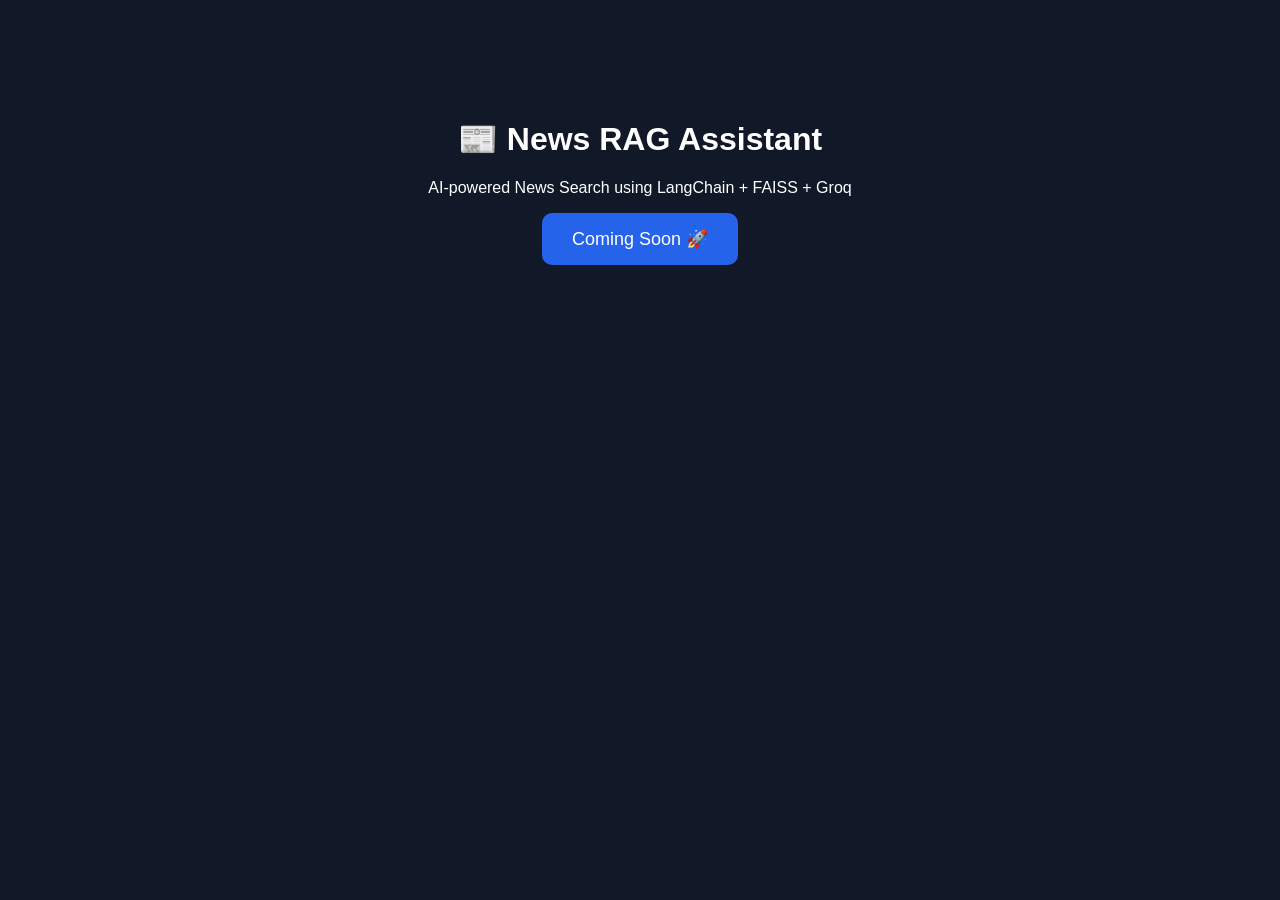
==== templates/index.html @ 36aee2f6 "Build FastAPI frontend with Jinja2 templates" ====
<!DOCTYPE html>

<html>

<head>

    <title>News RAG</title>

    <link
        rel="stylesheet"
        href="/static/css/style.css"
    >

</head>

<body>

    <div class="container">

        <h1>📰 News RAG Assistant</h1>

        <p>

            AI-powered News Search using
            LangChain + FAISS + Groq

        </p>

        <button>

            Coming Soon 🚀

        </button>

    </div>

</body>

</html>
---- static/css/style.css ----
body{

    margin:0;

    font-family:Arial;

    background:#111827;

    color:white;

}

.container{

    width:80%;

    margin:auto;

    margin-top:120px;

    text-align:center;

}

button{

    padding:15px 30px;

    border:none;

    border-radius:10px;

    background:#2563eb;

    color:white;

    cursor:pointer;

    font-size:18px;

}
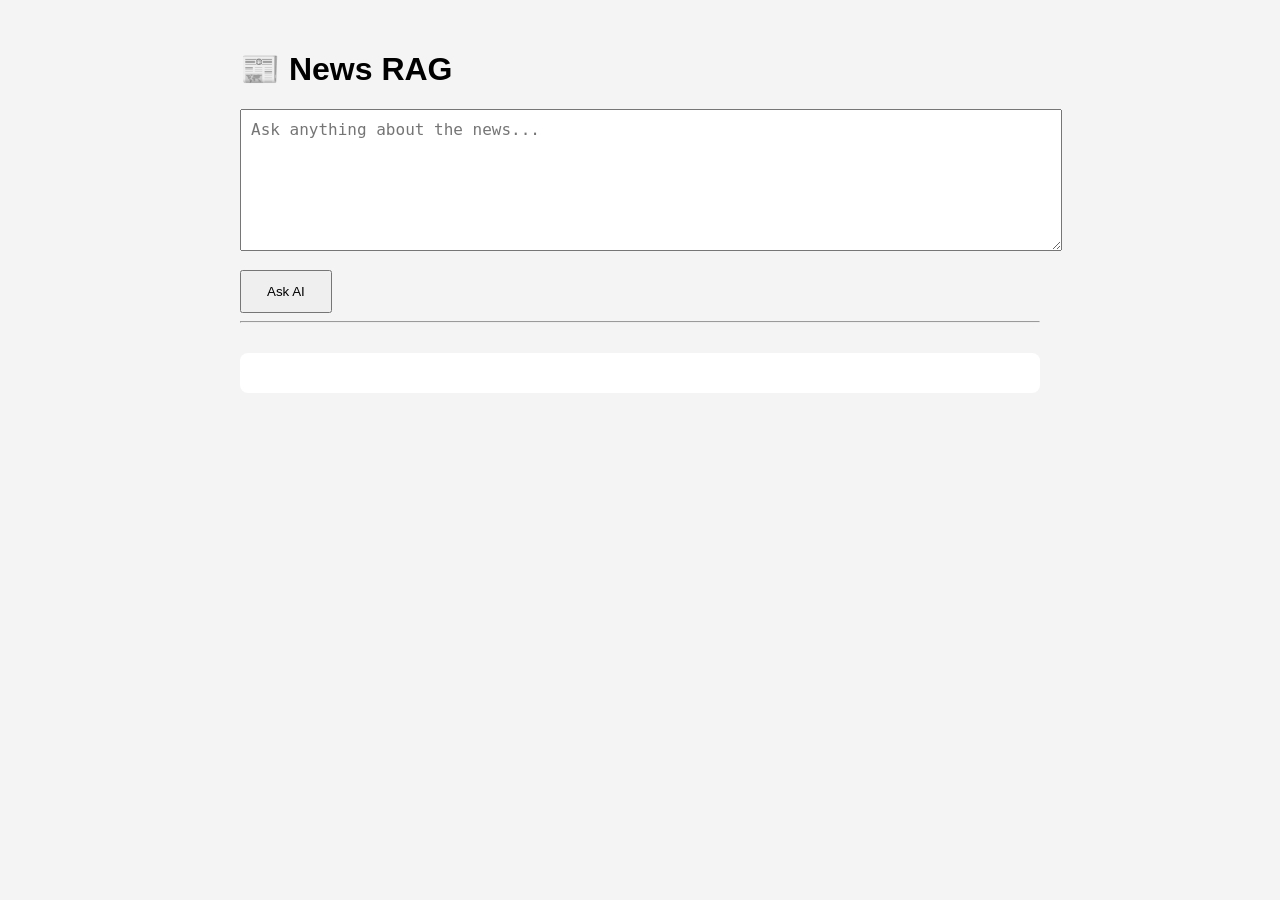
==== commit 6ceca2db: "Connect FastAPI frontend with News RAG backend" ====
--- a/templates/index.html
+++ b/templates/index.html
@@ -1,38 +1,35 @@
 <!DOCTYPE html>
-
-<html>
+<html lang="en">
 
 <head>
-
+    <meta charset="UTF-8">
     <title>News RAG</title>
 
-    <link
-        rel="stylesheet"
-        href="/static/css/style.css"
-    >
-
+    <link rel="stylesheet" href="/static/css/style.css">
 </head>
 
 <body>
 
     <div class="container">
 
-        <h1>📰 News RAG Assistant</h1>
+        <h1>📰 News RAG</h1>
 
-        <p>
+        <textarea
+            id="question"
+            placeholder="Ask anything about the news..."
+        ></textarea>
 
-            AI-powered News Search using
-            LangChain + FAISS + Groq
-
-        </p>
-
-        <button>
-
-            Coming Soon 🚀
-
+        <button id="askBtn">
+            Ask AI
         </button>
 
+        <hr>
+
+        <div id="answer"></div>
+
     </div>
+
+    <script src="/static/js/app.js"></script>
 
 </body>
 
--- a/static/css/style.css
+++ b/static/css/style.css
@@ -1,41 +1,51 @@
 body{
-
-    margin:0;
 
     font-family:Arial;
 
-    background:#111827;
-
-    color:white;
+    background:#f4f4f4;
 
 }
 
 .container{
 
-    width:80%;
+    width:800px;
 
     margin:auto;
 
-    margin-top:120px;
+    margin-top:50px;
 
-    text-align:center;
+}
+
+textarea{
+
+    width:100%;
+
+    height:120px;
+
+    padding:10px;
+
+    font-size:16px;
 
 }
 
 button{
 
-    padding:15px 30px;
+    margin-top:15px;
 
-    border:none;
-
-    border-radius:10px;
-
-    background:#2563eb;
-
-    color:white;
+    padding:12px 25px;
 
     cursor:pointer;
 
-    font-size:18px;
+}
 
-}
+#answer{
+
+    margin-top:30px;
+
+    background:white;
+
+    padding:20px;
+
+    border-radius:8px;
+
+}
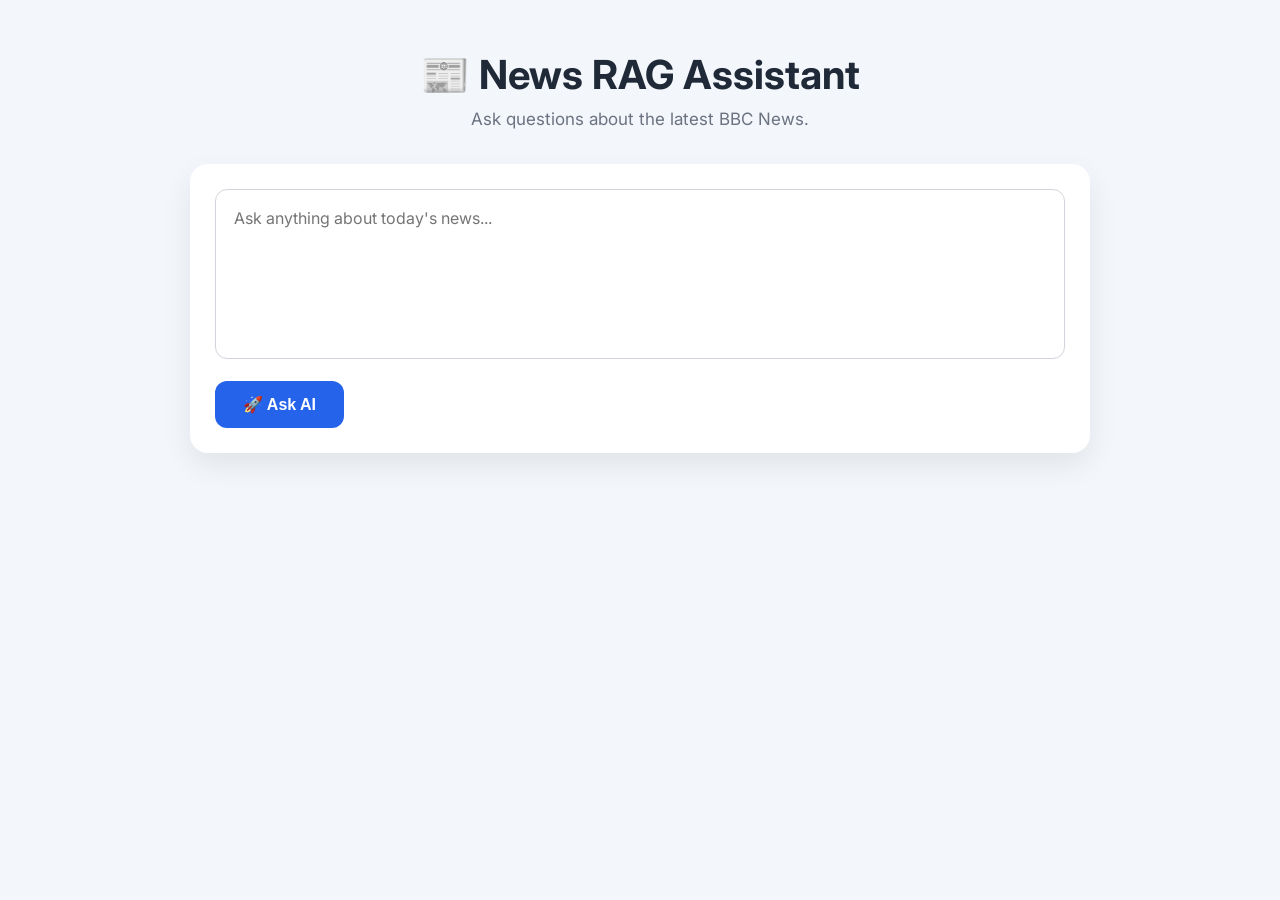
==== commit 472c8d09: "Commit 21: Improve frontend UI with loading and source cards" ====
--- a/templates/index.html
+++ b/templates/index.html
@@ -2,34 +2,69 @@
 <html lang="en">
 
 <head>
+
     <meta charset="UTF-8">
+
+    <meta name="viewport" content="width=device-width, initial-scale=1.0">
+
     <title>News RAG</title>
 
     <link rel="stylesheet" href="/static/css/style.css">
+
 </head>
 
 <body>
 
-    <div class="container">
+<div class="container">
 
-        <h1>📰 News RAG</h1>
+    <div class="header">
+
+        <h1>📰 News RAG Assistant</h1>
+
+        <p>Ask questions about the latest BBC News.</p>
+
+    </div>
+
+    <div class="card">
 
         <textarea
             id="question"
-            placeholder="Ask anything about the news..."
+            placeholder="Ask anything about today's news..."
         ></textarea>
 
         <button id="askBtn">
-            Ask AI
+
+            🚀 Ask AI
+
         </button>
 
-        <hr>
+    </div>
+
+    <div id="loading" style="display:none;">
+
+        Thinking...
+
+    </div>
+
+    <div id="answer-card">
+
+        <h2>🤖 Answer</h2>
 
         <div id="answer"></div>
 
     </div>
 
-    <script src="/static/js/app.js"></script>
+    <div id="sources-card">
+
+        <h2>📚 Sources</h2>
+
+        <div id="sources"></div>
+
+    </div>
+
+</div>
+
+<script src="/static/js/app.js"></script>
 
 </body>
 
--- a/static/css/style.css
+++ b/static/css/style.css
@@ -1,51 +1,373 @@
+/* ===========================
+   Google Font
+=========================== */
+
+@import url('https://fonts.googleapis.com/css2?family=Inter:wght@400;500;600;700&display=swap');
+
+/* ===========================
+   Global
+=========================== */
+
+*{
+    margin:0;
+    padding:0;
+    box-sizing:border-box;
+}
+
 body{
 
-    font-family:Arial;
-
-    background:#f4f4f4;
-
-}
+    font-family:'Inter',sans-serif;
+
+    background:#f3f6fb;
+
+    color:#1f2937;
+
+    min-height:100vh;
+
+    display:flex;
+
+    justify-content:center;
+
+    padding:50px 20px;
+
+}
+
+/* ===========================
+   Main Container
+=========================== */
 
 .container{
 
-    width:800px;
-
-    margin:auto;
-
-    margin-top:50px;
-
-}
+    width:100%;
+
+    max-width:900px;
+
+}
+
+/* ===========================
+   Header
+=========================== */
+
+.header{
+
+    text-align:center;
+
+    margin-bottom:35px;
+
+}
+
+.header h1{
+
+    font-size:40px;
+
+    font-weight:700;
+
+    margin-bottom:10px;
+
+}
+
+.header p{
+
+    color:#6b7280;
+
+    font-size:17px;
+
+}
+
+/* ===========================
+   Card
+=========================== */
+
+.card{
+
+    background:white;
+
+    border-radius:18px;
+
+    padding:25px;
+
+    box-shadow:0 12px 30px rgba(0,0,0,.08);
+
+    margin-bottom:25px;
+
+}
+
+/* ===========================
+   Textarea
+=========================== */
 
 textarea{
 
     width:100%;
 
-    height:120px;
-
-    padding:10px;
+    height:170px;
+
+    resize:none;
+
+    border:1px solid #d1d5db;
+
+    border-radius:12px;
+
+    padding:18px;
 
     font-size:16px;
 
-}
+    font-family:inherit;
+
+    outline:none;
+
+    transition:.25s;
+
+}
+
+textarea:focus{
+
+    border-color:#2563eb;
+
+    box-shadow:0 0 0 4px rgba(37,99,235,.15);
+
+}
+
+/* ===========================
+   Button
+=========================== */
 
 button{
 
+    margin-top:18px;
+
+    background:#2563eb;
+
+    color:white;
+
+    border:none;
+
+    border-radius:12px;
+
+    padding:14px 28px;
+
+    font-size:16px;
+
+    font-weight:600;
+
+    cursor:pointer;
+
+    transition:.25s;
+
+}
+
+button:hover{
+
+    background:#1d4ed8;
+
+}
+
+button:disabled{
+
+    background:#94a3b8;
+
+    cursor:not-allowed;
+
+}
+
+/* ===========================
+   Loading
+=========================== */
+
+#loading{
+
+    display:none;
+
+    margin-top:25px;
+
+    text-align:center;
+
+    color:#2563eb;
+
+    font-size:18px;
+
+    font-weight:600;
+
+}
+
+/* ===========================
+   Answer Card
+=========================== */
+
+#answer-card{
+
+    display:none;
+
+}
+
+#answer{
+
     margin-top:15px;
 
-    padding:12px 25px;
-
-    cursor:pointer;
+    line-height:1.8;
+
+    white-space:pre-wrap;
+
+    font-size:16px;
+
+}
+
+/* ===========================
+   Sources
+=========================== */
+
+#sources-card{
+
+    display:none;
+
+}
+
+#sources{
+
+    margin-top:18px;
+
+}
+
+.source{
+
+    background:#f8fafc;
+
+    border-left:5px solid #2563eb;
+
+    border-radius:10px;
+
+    padding:15px;
+
+    margin-bottom:15px;
+
+}
+
+.source h4{
+
+    font-size:16px;
+
+    margin-bottom:8px;
+
+}
+
+.source a{
+
+    color:#2563eb;
+
+    text-decoration:none;
+
+    word-break:break-word;
+
+}
+
+.source a:hover{
+
+    text-decoration:underline;
+
+}
+
+/* ===========================
+   Error
+=========================== */
+
+.error{
+
+    background:#fee2e2;
+
+    color:#b91c1c;
+
+    padding:16px;
+
+    border-radius:10px;
+
+    margin-top:20px;
+
+}
+
+/* ===========================
+   Responsive
+=========================== */
+
+@media(max-width:768px){
+
+    body{
+
+        padding:25px 15px;
+
+    }
+
+    .header h1{
+
+        font-size:32px;
+
+    }
+
+    textarea{
+
+        height:150px;
+
+    }
+
+}
+
+/* ---------------- Answer ---------------- */
+
+#loading{
+    display:none;
+    margin-top:20px;
+    color:#2563eb;
+    font-weight:600;
+}
+
+#answer-card,
+#sources-card{
+
+    margin-top:25px;
+
+    display:none;
+
+    background:white;
+
+    border-radius:16px;
+
+    padding:20px;
+
+    box-shadow:0 10px 30px rgba(0,0,0,.08);
 
 }
 
 #answer{
 
-    margin-top:30px;
-
-    background:white;
-
-    padding:20px;
-
-    border-radius:8px;
+    white-space:pre-wrap;
+
+    line-height:1.8;
+
+    color:#333;
+
+}
+
+.source{
+
+    margin-top:15px;
+
+    padding:15px;
+
+    border-radius:10px;
+
+    background:#f8fafc;
+
+}
+
+.source a{
+
+    color:#2563eb;
+
+    text-decoration:none;
+
+}
+
+.source a:hover{
+
+    text-decoration:underline;
 
 }
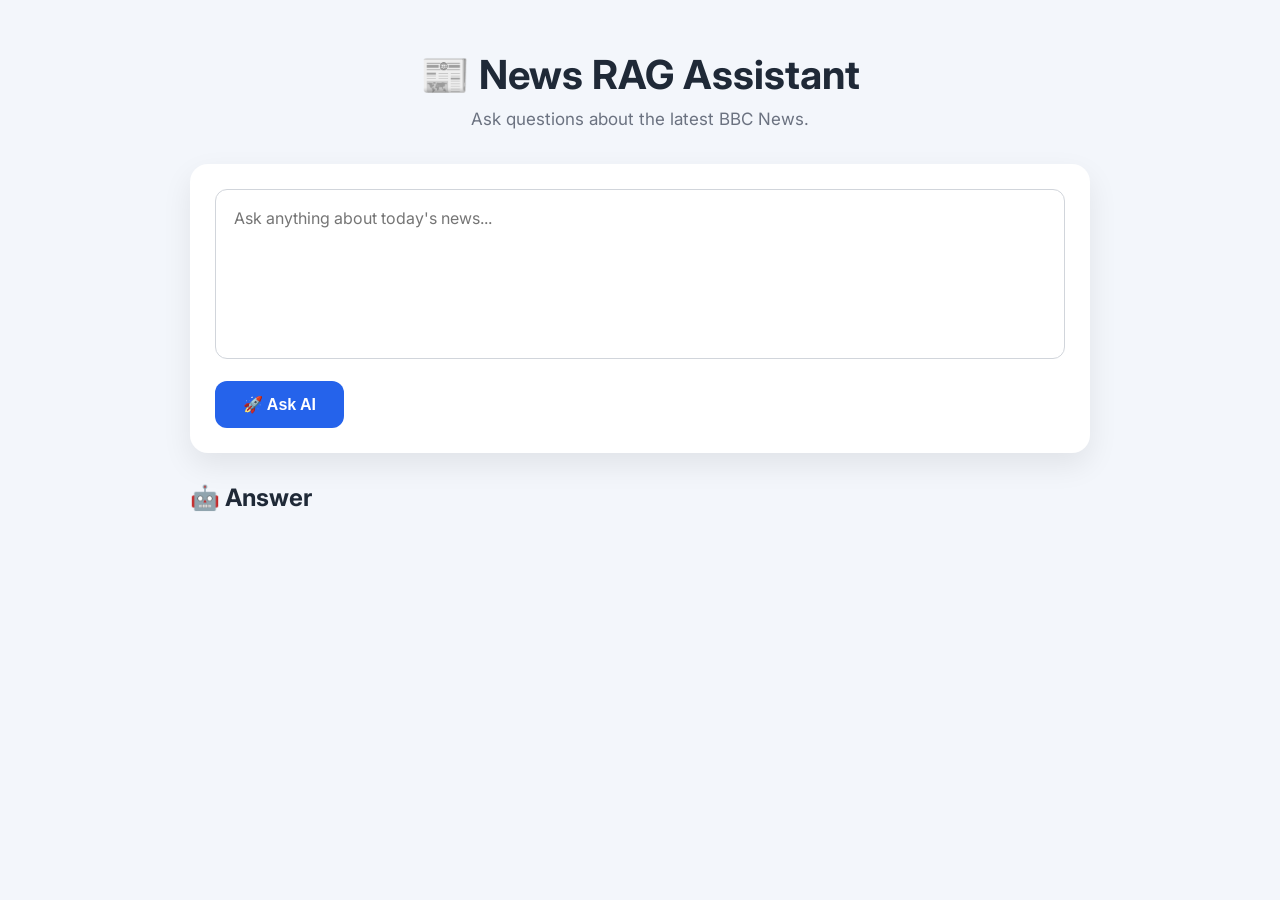
==== commit 86bd6599: "Implement ChatGPT-style chat interface for News RAG" ====
--- a/templates/index.html
+++ b/templates/index.html
@@ -7,7 +7,7 @@
 
     <meta name="viewport" content="width=device-width, initial-scale=1.0">
 
-    <title>News RAG</title>
+    <title>News RAG Assistant</title>
 
     <link rel="stylesheet" href="/static/css/style.css">
 
@@ -15,56 +15,61 @@
 
 <body>
 
-<div class="container">
+    <div class="container">
 
-    <div class="header">
+        <div class="header">
 
-        <h1>📰 News RAG Assistant</h1>
+            <h1>📰 News RAG Assistant</h1>
 
-        <p>Ask questions about the latest BBC News.</p>
+            <p>Ask questions about the latest BBC News.</p>
+
+        </div>
+
+        <div class="card">
+
+            <textarea
+                id="question"
+                placeholder="Ask anything about today's news..."
+            ></textarea>
+
+            <button id="askBtn">
+                🚀 Ask AI
+            </button>
+
+        </div>
+
+        <!-- Loading -->
+        <div id="loading" class="hidden">
+
+            <div class="spinner"></div>
+
+            <p>Thinking...</p>
+
+        </div>
+
+        <!-- Answer -->
+        <div id="chat-history">
+
+        </div>
+
+            <h2>🤖 Answer</h2>
+
+            <div id="answer"></div>
+
+        </div>
+
+        <!-- Sources -->
+        <div id="sources-card">
+
+            <h2>📚 Sources</h2>
+
+            <div id="sources"></div>
+
+        </div>
 
     </div>
 
-    <div class="card">
-
-        <textarea
-            id="question"
-            placeholder="Ask anything about today's news..."
-        ></textarea>
-
-        <button id="askBtn">
-
-            🚀 Ask AI
-
-        </button>
-
-    </div>
-
-    <div id="loading" style="display:none;">
-
-        Thinking...
-
-    </div>
-
-    <div id="answer-card">
-
-        <h2>🤖 Answer</h2>
-
-        <div id="answer"></div>
-
-    </div>
-
-    <div id="sources-card">
-
-        <h2>📚 Sources</h2>
-
-        <div id="sources"></div>
-
-    </div>
-
-</div>
-
-<script src="/static/js/app.js"></script>
+    <script src="/static/js/app.js"></script>
 
 </body>
 
--- a/static/css/style.css
+++ b/static/css/style.css
@@ -32,10 +32,6 @@
 
 }
 
-/* ===========================
-   Main Container
-=========================== */
-
 .container{
 
     width:100%;
@@ -80,7 +76,7 @@
 
 .card{
 
-    background:white;
+    background:#fff;
 
     border-radius:18px;
 
@@ -174,187 +170,318 @@
    Loading
 =========================== */
 
+.hidden{
+
+    display:none !important;
+
+}
+
 #loading{
 
-    display:none;
-
-    margin-top:25px;
-
-    text-align:center;
+    display:flex;
+
+    flex-direction:column;
+
+    align-items:center;
+
+    justify-content:center;
+
+    margin:30px 0;
 
     color:#2563eb;
 
-    font-size:18px;
-
     font-weight:600;
 
 }
 
+/* Spinner */
+
+.spinner{
+
+    width:48px;
+
+    height:48px;
+
+    border:5px solid #dbeafe;
+
+    border-top:5px solid #2563eb;
+
+    border-radius:50%;
+
+    animation:spin 1s linear infinite;
+
+    margin-bottom:15px;
+
+}
+
+@keyframes spin{
+
+    from{
+
+        transform:rotate(0deg);
+
+    }
+
+    to{
+
+        transform:rotate(360deg);
+
+    }
+
+}
+
 /* ===========================
    Answer Card
 =========================== */
-
-#answer-card{
-
-    display:none;
-
-}
-
-#answer{
-
-    margin-top:15px;
-
-    line-height:1.8;
-
-    white-space:pre-wrap;
-
-    font-size:16px;
-
-}
-
-/* ===========================
-   Sources
-=========================== */
-
-#sources-card{
-
-    display:none;
-
-}
-
-#sources{
-
-    margin-top:18px;
-
-}
-
-.source{
-
-    background:#f8fafc;
-
-    border-left:5px solid #2563eb;
-
-    border-radius:10px;
-
-    padding:15px;
-
-    margin-bottom:15px;
-
-}
-
-.source h4{
-
-    font-size:16px;
-
-    margin-bottom:8px;
-
-}
-
-.source a{
-
-    color:#2563eb;
-
-    text-decoration:none;
-
-    word-break:break-word;
-
-}
-
-.source a:hover{
-
-    text-decoration:underline;
-
-}
-
-/* ===========================
-   Error
-=========================== */
-
-.error{
-
-    background:#fee2e2;
-
-    color:#b91c1c;
-
-    padding:16px;
-
-    border-radius:10px;
-
-    margin-top:20px;
-
-}
-
-/* ===========================
-   Responsive
-=========================== */
-
-@media(max-width:768px){
-
-    body{
-
-        padding:25px 15px;
-
-    }
-
-    .header h1{
-
-        font-size:32px;
-
-    }
-
-    textarea{
-
-        height:150px;
-
-    }
-
-}
-
-/* ---------------- Answer ---------------- */
-
-#loading{
-    display:none;
-    margin-top:20px;
-    color:#2563eb;
-    font-weight:600;
-}
 
 #answer-card,
 #sources-card{
 
+    display:none;
+
+    background:#fff;
+
+    border-radius:18px;
+
+    padding:22px;
+
     margin-top:25px;
 
-    display:none;
+    box-shadow:0 12px 30px rgba(0,0,0,.08);
+
+}
+
+#answer{
+
+    margin-top:15px;
+
+    line-height:1.8;
+
+    white-space:pre-wrap;
+
+    font-size:16px;
+
+}
+
+/* ===========================
+   Sources
+=========================== */
+
+#sources{
+
+    margin-top:18px;
+
+}
+
+.source{
+
+    background:#f8fafc;
+
+    border-left:5px solid #2563eb;
+
+    border-radius:10px;
+
+    padding:15px;
+
+    margin-bottom:15px;
+
+}
+
+.source h4{
+
+    margin-bottom:8px;
+
+    font-size:16px;
+
+}
+
+.source a{
+
+    color:#2563eb;
+
+    text-decoration:none;
+
+    word-break:break-word;
+
+}
+
+.source a:hover{
+
+    text-decoration:underline;
+
+}
+
+/* ===========================
+   Error
+=========================== */
+
+.error{
+
+    background:#fee2e2;
+
+    color:#b91c1c;
+
+    padding:16px;
+
+    border-radius:10px;
+
+    margin-top:20px;
+
+}
+
+/* ===========================
+   Responsive
+=========================== */
+
+@media(max-width:768px){
+
+    body{
+
+        padding:20px;
+
+    }
+
+    .header h1{
+
+        font-size:30px;
+
+    }
+
+    textarea{
+
+        height:150px;
+
+    }
+
+}
+
+/* =====================================================
+   Chat History
+===================================================== */
+
+#chat-history{
+
+    margin-top:30px;
+
+    display:flex;
+
+    flex-direction:column;
+
+    gap:20px;
+
+}
+
+/* ===========================
+   Message Card
+=========================== */
+
+.message{
+
+    border-radius:16px;
+
+    padding:20px;
+
+    box-shadow:0 8px 20px rgba(0,0,0,.08);
+
+    animation:fadeIn .35s ease;
+
+}
+
+/* ===========================
+   User Message
+=========================== */
+
+.user-message{
+
+    background:#2563eb;
+
+    color:white;
+
+    align-self:flex-end;
+
+    width:80%;
+
+}
+
+/* ===========================
+   AI Message
+=========================== */
+
+.ai-message{
 
     background:white;
 
-    border-radius:16px;
-
-    padding:20px;
-
-    box-shadow:0 10px 30px rgba(0,0,0,.08);
-
-}
-
-#answer{
+    color:#1f2937;
+
+    align-self:flex-start;
+
+    width:100%;
+
+}
+
+/* ===========================
+   Message Header
+=========================== */
+
+.message-header{
+
+    font-weight:700;
+
+    margin-bottom:12px;
+
+    font-size:17px;
+
+}
+
+/* ===========================
+   Message Body
+=========================== */
+
+.message-body{
+
+    line-height:1.8;
 
     white-space:pre-wrap;
 
-    line-height:1.8;
-
-    color:#333;
-
-}
+}
+
+/* ===========================
+   Sources Section
+=========================== */
+
+.sources{
+
+    margin-top:20px;
+
+    border-top:1px solid #e5e7eb;
+
+    padding-top:15px;
+
+}
+
+.sources h4{
+
+    margin-bottom:15px;
+
+    color:#2563eb;
+
+}
+
+/* ===========================
+   Source Card
+=========================== */
 
 .source{
 
-    margin-top:15px;
-
-    padding:15px;
+    background:#f8fafc;
+
+    border-left:4px solid #2563eb;
 
     border-radius:10px;
 
-    background:#f8fafc;
+    padding:12px;
+
+    margin-bottom:12px;
 
 }
 
@@ -364,10 +491,36 @@
 
     text-decoration:none;
 
+    word-break:break-word;
+
 }
 
 .source a:hover{
 
     text-decoration:underline;
 
+}
+
+/* ===========================
+   Animation
+=========================== */
+
+@keyframes fadeIn{
+
+    from{
+
+        opacity:0;
+
+        transform:translateY(15px);
+
+    }
+
+    to{
+
+        opacity:1;
+
+        transform:translateY(0);
+
+    }
+
 }
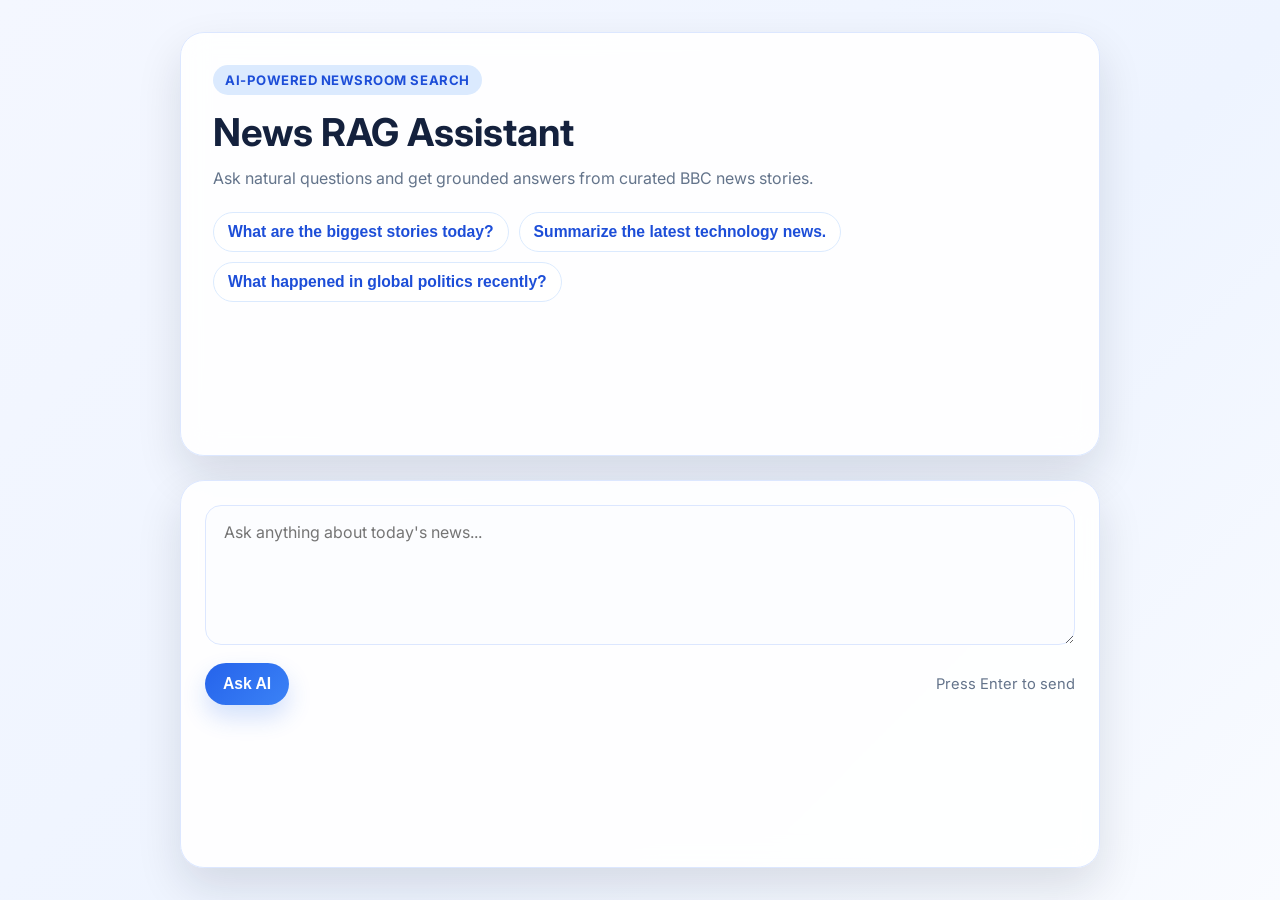
==== commit f2ac78c2: "feat: redesign frontend for news rag" ====
--- a/templates/index.html
+++ b/templates/index.html
@@ -1,76 +1,43 @@
 <!DOCTYPE html>
 <html lang="en">
+<head>
+    <meta charset="UTF-8">
+    <meta name="viewport" content="width=device-width, initial-scale=1.0">
+    <title>News RAG Assistant</title>
+    <link rel="stylesheet" href="/static/css/style.css">
+</head>
+<body>
+    <div class="shell">
+        <section class="hero">
+            <span class="eyebrow">AI-powered newsroom search</span>
+            <h1>News RAG Assistant</h1>
+            <p>Ask natural questions and get grounded answers from curated BBC news stories.</p>
 
-<head>
+            <div class="suggestions" aria-label="Suggested prompts">
+                <button class="chip" type="button" data-question="What are the biggest stories today?">What are the biggest stories today?</button>
+                <button class="chip" type="button" data-question="Summarize the latest technology news.">Summarize the latest technology news.</button>
+                <button class="chip" type="button" data-question="What happened in global politics recently?">What happened in global politics recently?</button>
+            </div>
+        </section>
 
-    <meta charset="UTF-8">
+        <section class="panel">
+            <label class="sr-only" for="question">Ask a question about the news</label>
+            <textarea id="question" placeholder="Ask anything about today's news..."></textarea>
 
-    <meta name="viewport" content="width=device-width, initial-scale=1.0">
+            <div class="actions">
+                <button id="askBtn" type="button">Ask AI</button>
+                <span class="hint">Press Enter to send</span>
+            </div>
 
-    <title>News RAG Assistant</title>
+            <div id="loading" class="hidden" aria-live="polite">
+                <div class="spinner"></div>
+                <p>Thinking...</p>
+            </div>
 
-    <link rel="stylesheet" href="/static/css/style.css">
-
-</head>
-
-<body>
-
-    <div class="container">
-
-        <div class="header">
-
-            <h1>📰 News RAG Assistant</h1>
-
-            <p>Ask questions about the latest BBC News.</p>
-
-        </div>
-
-        <div class="card">
-
-            <textarea
-                id="question"
-                placeholder="Ask anything about today's news..."
-            ></textarea>
-
-            <button id="askBtn">
-                🚀 Ask AI
-            </button>
-
-        </div>
-
-        <!-- Loading -->
-        <div id="loading" class="hidden">
-
-            <div class="spinner"></div>
-
-            <p>Thinking...</p>
-
-        </div>
-
-        <!-- Answer -->
-        <div id="chat-history">
-
-        </div>
-
-            <h2>🤖 Answer</h2>
-
-            <div id="answer"></div>
-
-        </div>
-
-        <!-- Sources -->
-        <div id="sources-card">
-
-            <h2>📚 Sources</h2>
-
-            <div id="sources"></div>
-
-        </div>
-
+            <div id="chat-history" aria-live="polite"></div>
+        </section>
     </div>
 
     <script src="/static/js/app.js"></script>
-
 </body>
-
 </html>
--- a/static/css/style.css
+++ b/static/css/style.css
@@ -1,503 +1,302 @@
-/* ===========================
-   Google Font
-=========================== */
-
 @import url('https://fonts.googleapis.com/css2?family=Inter:wght@400;500;600;700&display=swap');
 
-/* ===========================
-   Global
-=========================== */
-
-*{
-    margin:0;
-    padding:0;
-    box-sizing:border-box;
-}
-
-body{
-
-    font-family:'Inter',sans-serif;
-
-    background:#f3f6fb;
-
-    color:#1f2937;
-
-    min-height:100vh;
-
-    display:flex;
-
-    justify-content:center;
-
-    padding:50px 20px;
-
-}
-
-.container{
-
-    width:100%;
-
-    max-width:900px;
-
-}
-
-/* ===========================
-   Header
-=========================== */
-
-.header{
-
-    text-align:center;
-
-    margin-bottom:35px;
-
-}
-
-.header h1{
-
-    font-size:40px;
-
-    font-weight:700;
-
-    margin-bottom:10px;
-
-}
-
-.header p{
-
-    color:#6b7280;
-
-    font-size:17px;
-
-}
-
-/* ===========================
-   Card
-=========================== */
-
-.card{
-
-    background:#fff;
-
-    border-radius:18px;
-
-    padding:25px;
-
-    box-shadow:0 12px 30px rgba(0,0,0,.08);
-
-    margin-bottom:25px;
-
-}
-
-/* ===========================
-   Textarea
-=========================== */
-
-textarea{
-
-    width:100%;
-
-    height:170px;
-
-    resize:none;
-
-    border:1px solid #d1d5db;
-
-    border-radius:12px;
-
-    padding:18px;
-
-    font-size:16px;
-
-    font-family:inherit;
-
-    outline:none;
-
-    transition:.25s;
-
-}
-
-textarea:focus{
-
-    border-color:#2563eb;
-
-    box-shadow:0 0 0 4px rgba(37,99,235,.15);
-
-}
-
-/* ===========================
-   Button
-=========================== */
-
-button{
-
-    margin-top:18px;
-
-    background:#2563eb;
-
-    color:white;
-
-    border:none;
-
-    border-radius:12px;
-
-    padding:14px 28px;
-
-    font-size:16px;
-
-    font-weight:600;
-
-    cursor:pointer;
-
-    transition:.25s;
-
-}
-
-button:hover{
-
-    background:#1d4ed8;
-
-}
-
-button:disabled{
-
-    background:#94a3b8;
-
-    cursor:not-allowed;
-
-}
-
-/* ===========================
-   Loading
-=========================== */
-
-.hidden{
-
-    display:none !important;
-
-}
-
-#loading{
-
-    display:flex;
-
-    flex-direction:column;
-
-    align-items:center;
-
-    justify-content:center;
-
-    margin:30px 0;
-
-    color:#2563eb;
-
-    font-weight:600;
-
-}
-
-/* Spinner */
-
-.spinner{
-
-    width:48px;
-
-    height:48px;
-
-    border:5px solid #dbeafe;
-
-    border-top:5px solid #2563eb;
-
-    border-radius:50%;
-
-    animation:spin 1s linear infinite;
-
-    margin-bottom:15px;
-
-}
-
-@keyframes spin{
-
-    from{
-
-        transform:rotate(0deg);
-
-    }
-
-    to{
-
-        transform:rotate(360deg);
-
-    }
-
-}
-
-/* ===========================
-   Answer Card
-=========================== */
-
-#answer-card,
-#sources-card{
-
-    display:none;
-
-    background:#fff;
-
-    border-radius:18px;
-
-    padding:22px;
-
-    margin-top:25px;
-
-    box-shadow:0 12px 30px rgba(0,0,0,.08);
-
-}
-
-#answer{
-
-    margin-top:15px;
-
-    line-height:1.8;
-
-    white-space:pre-wrap;
-
-    font-size:16px;
-
-}
-
-/* ===========================
-   Sources
-=========================== */
-
-#sources{
-
-    margin-top:18px;
-
-}
-
-.source{
-
-    background:#f8fafc;
-
-    border-left:5px solid #2563eb;
-
-    border-radius:10px;
-
-    padding:15px;
-
-    margin-bottom:15px;
-
-}
-
-.source h4{
-
-    margin-bottom:8px;
-
-    font-size:16px;
-
-}
-
-.source a{
-
-    color:#2563eb;
-
-    text-decoration:none;
-
-    word-break:break-word;
-
-}
-
-.source a:hover{
-
-    text-decoration:underline;
-
-}
-
-/* ===========================
-   Error
-=========================== */
-
-.error{
-
-    background:#fee2e2;
-
-    color:#b91c1c;
-
-    padding:16px;
-
-    border-radius:10px;
-
-    margin-top:20px;
-
-}
-
-/* ===========================
-   Responsive
-=========================== */
-
-@media(max-width:768px){
-
-    body{
-
-        padding:20px;
-
-    }
-
-    .header h1{
-
-        font-size:30px;
-
-    }
-
-    textarea{
-
-        height:150px;
-
-    }
-
-}
-
-/* =====================================================
-   Chat History
-===================================================== */
-
-#chat-history{
-
-    margin-top:30px;
-
-    display:flex;
-
-    flex-direction:column;
-
-    gap:20px;
-
-}
-
-/* ===========================
-   Message Card
-=========================== */
-
-.message{
-
-    border-radius:16px;
-
-    padding:20px;
-
-    box-shadow:0 8px 20px rgba(0,0,0,.08);
-
-    animation:fadeIn .35s ease;
-
-}
-
-/* ===========================
-   User Message
-=========================== */
-
-.user-message{
-
-    background:#2563eb;
-
-    color:white;
-
-    align-self:flex-end;
-
-    width:80%;
-
-}
-
-/* ===========================
-   AI Message
-=========================== */
-
-.ai-message{
-
-    background:white;
-
-    color:#1f2937;
-
-    align-self:flex-start;
-
-    width:100%;
-
-}
-
-/* ===========================
-   Message Header
-=========================== */
-
-.message-header{
-
-    font-weight:700;
-
-    margin-bottom:12px;
-
-    font-size:17px;
-
-}
-
-/* ===========================
-   Message Body
-=========================== */
-
-.message-body{
-
-    line-height:1.8;
-
-    white-space:pre-wrap;
-
-}
-
-/* ===========================
-   Sources Section
-=========================== */
-
-.sources{
-
-    margin-top:20px;
-
-    border-top:1px solid #e5e7eb;
-
-    padding-top:15px;
-
-}
-
-.sources h4{
-
-    margin-bottom:15px;
-
-    color:#2563eb;
-
-}
-
-/* ===========================
-   Source Card
-=========================== */
-
-.source{
-
-    background:#f8fafc;
-
-    border-left:4px solid #2563eb;
-
-    border-radius:10px;
-
-    padding:12px;
-
-    margin-bottom:12px;
-
-}
-
-.source a{
-
-    color:#2563eb;
-
-    text-decoration:none;
-
-    word-break:break-word;
-
-}
-
-.source a:hover{
-
-    text-decoration:underline;
+:root {
+    --bg: #f4f7ff;
+    --panel: rgba(255, 255, 255, 0.9);
+    --border: #dce7ff;
+    --text: #14213d;
+    --muted: #64748b;
+    --primary: #2563eb;
+    --primary-dark: #1d4ed8;
+    --user: #2563eb;
+    --shadow: 0 20px 45px rgba(15, 23, 42, 0.12);
+}
+
+* {
+    box-sizing: border-box;
+    margin: 0;
+    padding: 0;
+}
+
+body {
+    font-family: 'Inter', sans-serif;
+    min-height: 100vh;
+    color: var(--text);
+    background: linear-gradient(135deg, #f4f7ff 0%, #eef4ff 60%, #f9fbff 100%);
+    display: flex;
+    justify-content: center;
+    padding: 32px 18px;
+}
+
+.shell {
+    width: min(920px, 100%);
+    display: grid;
+    gap: 24px;
+}
+
+.hero,
+.panel {
+    background: var(--panel);
+    border: 1px solid var(--border);
+    box-shadow: var(--shadow);
+    backdrop-filter: blur(14px);
+}
+
+.hero {
+    border-radius: 24px;
+    padding: 32px;
+}
+
+.eyebrow {
+    display: inline-block;
+    padding: 7px 12px;
+    border-radius: 999px;
+    background: #dbeafe;
+    color: var(--primary-dark);
+    font-size: 0.82rem;
+    font-weight: 700;
+    letter-spacing: 0.04em;
+    text-transform: uppercase;
+}
+
+.hero h1 {
+    font-size: clamp(1.9rem, 3vw, 2.6rem);
+    margin: 14px 0 10px;
+}
+
+.hero p {
+    color: var(--muted);
+    font-size: 1rem;
+    line-height: 1.7;
+    max-width: 660px;
+}
+
+.suggestions {
+    display: flex;
+    flex-wrap: wrap;
+    gap: 10px;
+    margin-top: 20px;
+}
+
+.chip {
+    border: 1px solid #dbeafe;
+    background: white;
+    color: var(--primary-dark);
+    border-radius: 999px;
+    padding: 10px 14px;
+    font-weight: 600;
+    cursor: pointer;
+    transition: all 0.2s ease;
+}
+
+.chip:hover {
+    transform: translateY(-1px);
+    border-color: var(--primary);
+    box-shadow: 0 8px 20px rgba(37, 99, 235, 0.12);
+}
+
+.panel {
+    border-radius: 24px;
+    padding: 24px;
+}
+
+textarea {
+    width: 100%;
+    min-height: 140px;
+    resize: vertical;
+    border: 1px solid var(--border);
+    border-radius: 16px;
+    padding: 16px 18px;
+    font-size: 1rem;
+    font-family: inherit;
+    color: var(--text);
+    background: #fcfdff;
+    outline: none;
+    transition: border-color 0.2s ease, box-shadow 0.2s ease;
+}
+
+textarea:focus {
+    border-color: var(--primary);
+    box-shadow: 0 0 0 4px rgba(37, 99, 235, 0.16);
+}
+
+.actions {
+    display: flex;
+    justify-content: space-between;
+    align-items: center;
+    gap: 12px;
+    margin-top: 14px;
+}
+
+button {
+    border: none;
+    border-radius: 999px;
+    padding: 12px 18px;
+    font-size: 0.98rem;
+    font-weight: 700;
+    cursor: pointer;
+    transition: transform 0.2s ease, box-shadow 0.2s ease, background 0.2s ease;
+}
+
+#askBtn {
+    background: linear-gradient(135deg, var(--primary), #3b82f6);
+    color: white;
+    box-shadow: 0 12px 24px rgba(37, 99, 235, 0.2);
+}
+
+button:hover {
+    transform: translateY(-1px);
+}
+
+button:disabled {
+    cursor: wait;
+    opacity: 0.7;
+    transform: none;
+}
+
+.hint {
+    color: var(--muted);
+    font-size: 0.92rem;
+}
+
+.hidden {
+    display: none !important;
+}
+
+#loading {
+    display: flex;
+    flex-direction: column;
+    align-items: center;
+    justify-content: center;
+    padding: 24px 0 8px;
+    color: var(--primary);
+    font-weight: 600;
+}
+
+.spinner {
+    width: 42px;
+    height: 42px;
+    border: 4px solid #dbeafe;
+    border-top-color: var(--primary);
+    border-radius: 50%;
+    animation: spin 0.8s linear infinite;
+    margin-bottom: 10px;
+}
+
+@keyframes spin {
+    to { transform: rotate(360deg); }
+}
+
+#chat-history {
+    display: flex;
+    flex-direction: column;
+    gap: 14px;
+    margin-top: 18px;
+}
+
+.message {
+    border-radius: 18px;
+    padding: 16px 16px 14px;
+    animation: fadeIn 0.25s ease;
+}
+
+.user-message {
+    align-self: flex-end;
+    background: var(--user);
+    color: white;
+    width: min(82%, 580px);
+}
+
+.ai-message {
+    align-self: flex-start;
+    background: white;
+    color: var(--text);
+    width: 100%;
+    border: 1px solid #edf2ff;
+}
+
+.message-header {
+    font-weight: 700;
+    margin-bottom: 8px;
+    font-size: 0.95rem;
+}
+
+.message-body {
+    line-height: 1.75;
+    white-space: pre-wrap;
+}
+
+.sources {
+    margin-top: 12px;
+    border-top: 1px solid #eef2ff;
+    padding-top: 10px;
+}
+
+.sources h4 {
+    margin-bottom: 10px;
+    color: var(--primary);
+    font-size: 0.95rem;
+}
+
+.source {
+    background: #f8fbff;
+    border-left: 4px solid var(--primary);
+    border-radius: 10px;
+    padding: 10px 12px;
+    margin-bottom: 8px;
+}
+
+.source strong {
+    display: block;
+    margin-bottom: 4px;
+}
+
+.source a {
+    color: var(--primary);
+    text-decoration: none;
+    word-break: break-word;
+}
+
+.source a:hover {
+    text-decoration: underline;
+}
+
+.sr-only {
+    position: absolute;
+    width: 1px;
+    height: 1px;
+    padding: 0;
+    margin: -1px;
+    overflow: hidden;
+    clip: rect(0, 0, 0, 0);
+    white-space: nowrap;
+    border: 0;
+}
+
+@keyframes fadeIn {
+    from { opacity: 0; transform: translateY(4px); }
+    to { opacity: 1; transform: translateY(0); }
+}
+
+@media (max-width: 720px) {
+    body {
+        padding: 18px 12px;
+    }
+
+    .hero,
+    .panel {
+        padding: 20px;
+    }
+
+    .actions {
+        flex-direction: column;
+        align-items: flex-start;
+    }
+
+    .user-message {
+        width: 100%;
+    }
+}
 
 }
 
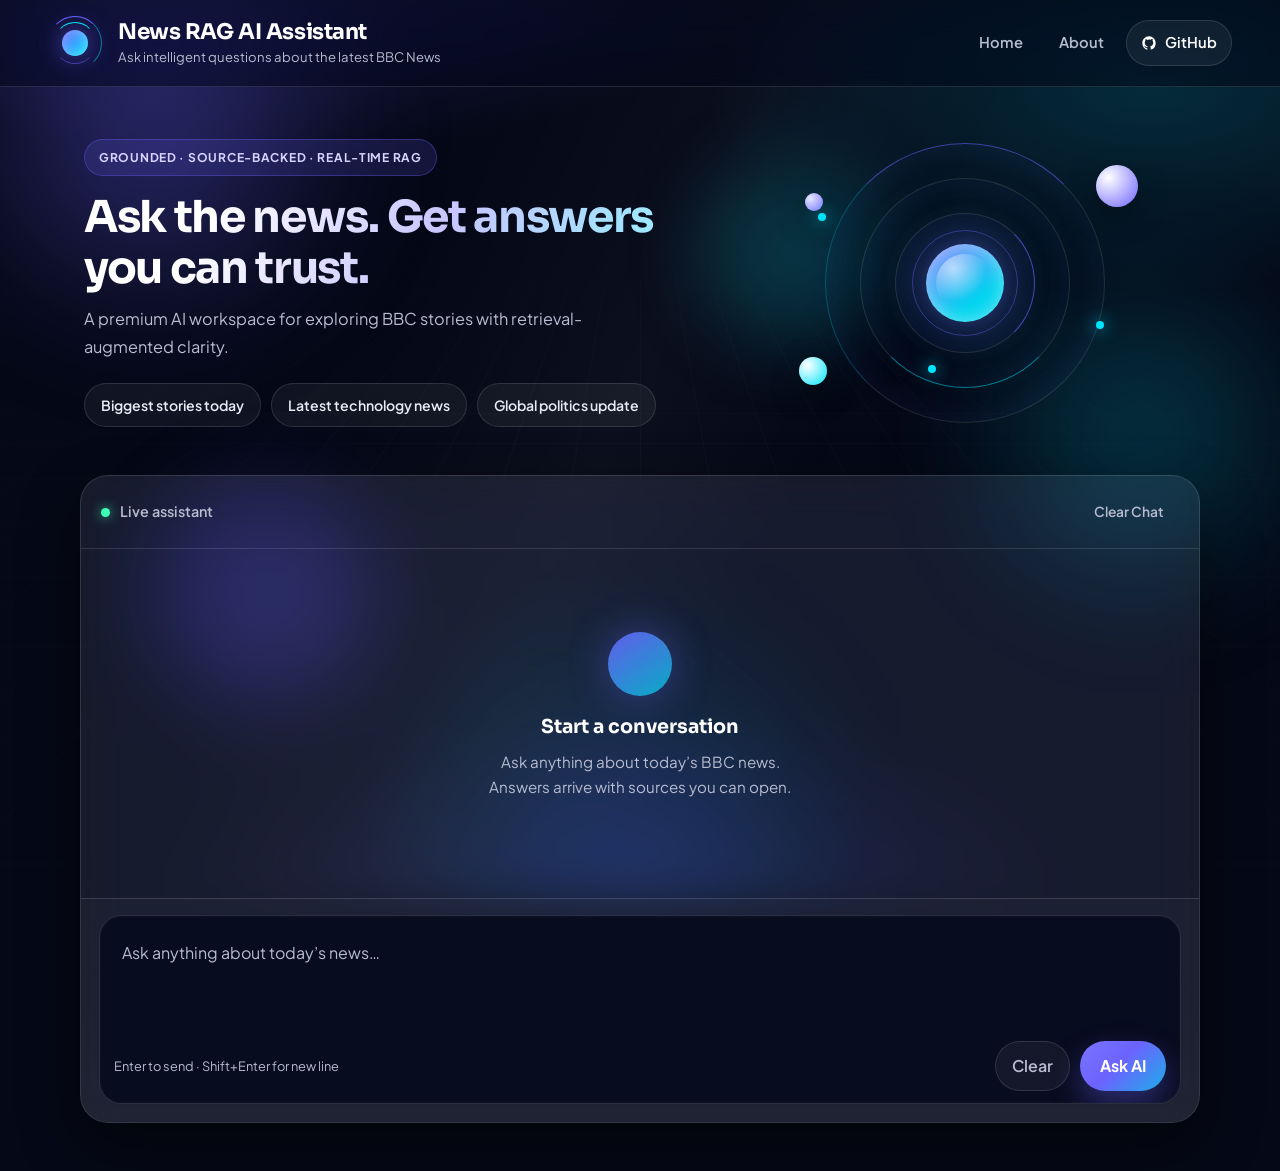
==== commit 520273ee: "Revamp UI with new ambient design, update font styles, and enhance header and chat components for im" ====
--- a/templates/index.html
+++ b/templates/index.html
@@ -3,41 +3,148 @@
 <head>
     <meta charset="UTF-8">
     <meta name="viewport" content="width=device-width, initial-scale=1.0">
-    <title>News RAG Assistant</title>
+    <title>News RAG AI Assistant</title>
+    <meta name="description" content="Ask intelligent questions about the latest BBC News with a premium AI assistant.">
+    <link rel="preconnect" href="https://fonts.googleapis.com">
+    <link rel="preconnect" href="https://fonts.gstatic.com" crossorigin>
+    <link href="https://fonts.googleapis.com/css2?family=Plus+Jakarta+Sans:wght@400;500;600;700&family=Sora:wght@500;600;700&display=swap" rel="stylesheet">
     <link rel="stylesheet" href="/static/css/style.css">
 </head>
-<body>
-    <div class="shell">
-        <section class="hero">
-            <span class="eyebrow">AI-powered newsroom search</span>
-            <h1>News RAG Assistant</h1>
-            <p>Ask natural questions and get grounded answers from curated BBC news stories.</p>
+<body class="chat-page">
+    <div class="ambient" aria-hidden="true">
+        <div class="ambient-grid"></div>
+        <div class="blob blob-a"></div>
+        <div class="blob blob-b"></div>
+        <div class="blob blob-c"></div>
+        <div class="glow glow-a"></div>
+        <div class="glow glow-b"></div>
+        <div class="particles">
+            <span></span><span></span><span></span><span></span>
+            <span></span><span></span><span></span><span></span>
+            <span></span><span></span><span></span><span></span>
+        </div>
+        <div class="glass-light"></div>
+    </div>
 
-            <div class="suggestions" aria-label="Suggested prompts">
-                <button class="chip" type="button" data-question="What are the biggest stories today?">What are the biggest stories today?</button>
-                <button class="chip" type="button" data-question="Summarize the latest technology news.">Summarize the latest technology news.</button>
-                <button class="chip" type="button" data-question="What happened in global politics recently?">What happened in global politics recently?</button>
+    <header class="site-header">
+        <div class="brand">
+            <div class="brand-logo" aria-hidden="true">
+                <span class="logo-core"></span>
+                <span class="logo-ring"></span>
+                <span class="logo-ring logo-ring-2"></span>
+            </div>
+            <div class="brand-copy">
+                <h1>News RAG AI Assistant</h1>
+                <p>Ask intelligent questions about the latest BBC News</p>
+            </div>
+        </div>
+
+        <nav class="site-nav" aria-label="Primary">
+            <a href="/">Home</a>
+            <a href="/about">About</a>
+            <a class="nav-github" href="https://github.com/Ankursaini018/News_RAG" target="_blank" rel="noopener noreferrer">
+                <svg viewBox="0 0 24 24" width="16" height="16" aria-hidden="true">
+                    <path fill="currentColor" d="M12 2C6.48 2 2 6.58 2 12.26c0 4.52 2.87 8.35 6.84 9.7.5.1.68-.22.68-.48 0-.24-.01-.87-.01-1.7-2.78.62-3.37-1.37-3.37-1.37-.45-1.18-1.11-1.5-1.11-1.5-.91-.64.07-.63.07-.63 1 .07 1.53 1.06 1.53 1.06.89 1.56 2.34 1.11 2.91.85.09-.66.35-1.11.63-1.37-2.22-.26-4.55-1.14-4.55-5.07 0-1.12.39-2.03 1.03-2.75-.1-.26-.45-1.31.1-2.73 0 0 .84-.27 2.75 1.05A9.3 9.3 0 0 1 12 6.84c.85.004 1.71.12 2.51.34 1.9-1.32 2.74-1.05 2.74-1.05.55 1.42.2 2.47.1 2.73.64.72 1.03 1.63 1.03 2.75 0 3.94-2.34 4.8-4.57 5.06.36.32.68.94.68 1.9 0 1.37-.01 2.47-.01 2.81 0 .26.18.58.69.48A10.04 10.04 0 0 0 22 12.26C22 6.58 17.52 2 12 2z"/>
+                </svg>
+                GitHub
+            </a>
+        </nav>
+    </header>
+
+    <main class="app-shell">
+        <section class="hero-stage" data-parallax>
+            <div class="hero-copy">
+                <span class="eyebrow">Grounded · Source-backed · Real-time RAG</span>
+                <h2>Ask the news. Get answers you can trust.</h2>
+                <p>A premium AI workspace for exploring BBC stories with retrieval-augmented clarity.</p>
+
+                <div class="suggestions" aria-label="Suggested prompts">
+                    <button class="chip" type="button" data-question="What are the biggest stories today?">Biggest stories today</button>
+                    <button class="chip" type="button" data-question="Summarize the latest technology news.">Latest technology news</button>
+                    <button class="chip" type="button" data-question="What happened in global politics recently?">Global politics update</button>
+                </div>
+            </div>
+
+            <div class="hero-visual" aria-hidden="true">
+                <div class="ai-orbit orbit-outer"></div>
+                <div class="ai-orbit orbit-mid"></div>
+                <div class="ai-orbit orbit-inner"></div>
+                <div class="ai-sphere sphere-a"></div>
+                <div class="ai-sphere sphere-b"></div>
+                <div class="ai-sphere sphere-c"></div>
+                <div class="ai-core">
+                    <span class="core-pulse"></span>
+                    <span class="core-shine"></span>
+                </div>
+                <div class="floating-node node-1"></div>
+                <div class="floating-node node-2"></div>
+                <div class="floating-node node-3"></div>
             </div>
         </section>
 
-        <section class="panel">
-            <label class="sr-only" for="question">Ask a question about the news</label>
-            <textarea id="question" placeholder="Ask anything about today's news..."></textarea>
+        <section class="chat-workspace" aria-label="Conversation">
+            <div class="chat-panel glass-panel">
+                <div class="chat-toolbar">
+                    <div class="chat-status">
+                        <span class="status-dot"></span>
+                        <span>Live assistant</span>
+                    </div>
+                    <button id="clearBtn" class="ghost-btn" type="button" title="Clear conversation">
+                        Clear Chat
+                    </button>
+                </div>
 
-            <div class="actions">
-                <button id="askBtn" type="button">Ask AI</button>
-                <span class="hint">Press Enter to send</span>
+                <div id="chat-history" class="chat-history" aria-live="polite">
+                    <div class="empty-state" id="emptyState">
+                        <div class="empty-orb" aria-hidden="true"></div>
+                        <h3>Start a conversation</h3>
+                        <p>Ask anything about today’s BBC news. Answers arrive with sources you can open.</p>
+                    </div>
+                </div>
+
+                <div id="loading" class="loading-state hidden" aria-live="polite">
+                    <div class="ai-orb" aria-hidden="true">
+                        <span class="orb-core"></span>
+                        <span class="orb-ring"></span>
+                        <span class="orb-ring orb-ring-2"></span>
+                        <span class="orb-glow"></span>
+                    </div>
+                    <div class="loading-copy">
+                        <p>Thinking</p>
+                        <div class="loading-dots" aria-hidden="true">
+                            <span></span><span></span><span></span>
+                        </div>
+                    </div>
+                </div>
+
+                <div class="prompt-dock">
+                    <label class="sr-only" for="question">Ask a question about the news</label>
+                    <div class="prompt-box" id="promptBox">
+                        <div class="prompt-glow" aria-hidden="true"></div>
+                        <textarea
+                            id="question"
+                            rows="3"
+                            placeholder=" "
+                            autocomplete="off"
+                            spellcheck="true"
+                        ></textarea>
+                        <span class="floating-label">Ask anything about today’s news…</span>
+                        <div class="prompt-actions">
+                            <span class="hint">Enter to send · Shift+Enter for new line</span>
+                            <div class="prompt-buttons">
+                                <button id="clearInputBtn" class="secondary-btn" type="button">Clear</button>
+                                <button id="askBtn" class="primary-btn" type="button">
+                                    <span class="btn-label">Ask AI</span>
+                                    <span class="btn-shine" aria-hidden="true"></span>
+                                </button>
+                            </div>
+                        </div>
+                    </div>
+                </div>
             </div>
-
-            <div id="loading" class="hidden" aria-live="polite">
-                <div class="spinner"></div>
-                <p>Thinking...</p>
-            </div>
-
-            <div id="chat-history" aria-live="polite"></div>
         </section>
-    </div>
+    </main>
 
     <script src="/static/js/app.js"></script>
 </body>
-</html>+</html>
--- a/static/css/style.css
+++ b/static/css/style.css
@@ -1,264 +1,68 @@
-@import url('https://fonts.googleapis.com/css2?family=Inter:wght@400;500;600;700&display=swap');
+@import url('https://fonts.googleapis.com/css2?family=Plus+Jakarta+Sans:wght@400;500;600;700&family=Sora:wght@500;600;700&display=swap');
 
 :root {
-    --bg: #f4f7ff;
-    --panel: rgba(255, 255, 255, 0.9);
-    --border: #dce7ff;
-    --text: #14213d;
-    --muted: #64748b;
-    --primary: #2563eb;
-    --primary-dark: #1d4ed8;
-    --user: #2563eb;
-    --shadow: 0 20px 45px rgba(15, 23, 42, 0.12);
-}
-
-* {
+    --bg: #050816;
+    --card: rgba(255, 255, 255, 0.08);
+    --card-strong: rgba(255, 255, 255, 0.12);
+    --border: rgba(255, 255, 255, 0.12);
+    --border-strong: rgba(255, 255, 255, 0.2);
+    --accent: #6C63FF;
+    --accent-2: #00E5FF;
+    --text: #FFFFFF;
+    --muted: #B7BCD0;
+    --danger: #ff6b8a;
+    --shadow: 0 24px 60px rgba(0, 0, 0, 0.45);
+    --radius-lg: 28px;
+    --radius-md: 18px;
+    --radius-sm: 12px;
+    --font-display: "Sora", sans-serif;
+    --font-body: "Plus Jakarta Sans", sans-serif;
+    --header-h: 84px;
+}
+
+*,
+*::before,
+*::after {
     box-sizing: border-box;
     margin: 0;
     padding: 0;
 }
 
+html {
+    scroll-behavior: smooth;
+}
+
 body {
-    font-family: 'Inter', sans-serif;
+    font-family: var(--font-body);
     min-height: 100vh;
     color: var(--text);
-    background: linear-gradient(135deg, #f4f7ff 0%, #eef4ff 60%, #f9fbff 100%);
-    display: flex;
-    justify-content: center;
-    padding: 32px 18px;
-}
-
-.shell {
-    width: min(920px, 100%);
-    display: grid;
-    gap: 24px;
-}
-
-.hero,
-.panel {
-    background: var(--panel);
-    border: 1px solid var(--border);
-    box-shadow: var(--shadow);
-    backdrop-filter: blur(14px);
-}
-
-.hero {
-    border-radius: 24px;
-    padding: 32px;
-}
-
-.eyebrow {
-    display: inline-block;
-    padding: 7px 12px;
-    border-radius: 999px;
-    background: #dbeafe;
-    color: var(--primary-dark);
-    font-size: 0.82rem;
-    font-weight: 700;
-    letter-spacing: 0.04em;
-    text-transform: uppercase;
-}
-
-.hero h1 {
-    font-size: clamp(1.9rem, 3vw, 2.6rem);
-    margin: 14px 0 10px;
-}
-
-.hero p {
-    color: var(--muted);
-    font-size: 1rem;
-    line-height: 1.7;
-    max-width: 660px;
-}
-
-.suggestions {
-    display: flex;
-    flex-wrap: wrap;
-    gap: 10px;
-    margin-top: 20px;
-}
-
-.chip {
-    border: 1px solid #dbeafe;
-    background: white;
-    color: var(--primary-dark);
-    border-radius: 999px;
-    padding: 10px 14px;
-    font-weight: 600;
-    cursor: pointer;
-    transition: all 0.2s ease;
-}
-
-.chip:hover {
-    transform: translateY(-1px);
-    border-color: var(--primary);
-    box-shadow: 0 8px 20px rgba(37, 99, 235, 0.12);
-}
-
-.panel {
-    border-radius: 24px;
-    padding: 24px;
-}
-
+    background:
+        radial-gradient(ellipse 80% 50% at 20% -10%, rgba(108, 99, 255, 0.22), transparent 55%),
+        radial-gradient(ellipse 70% 45% at 90% 10%, rgba(0, 229, 255, 0.12), transparent 50%),
+        var(--bg);
+    line-height: 1.6;
+    overflow-x: hidden;
+    -webkit-font-smoothing: antialiased;
+    padding: 28px 0 40px;
+}
+
+body.chat-page {
+    padding: 0 0 40px;
+}
+
+a {
+    color: inherit;
+    text-decoration: none;
+}
+
+button,
 textarea {
-    width: 100%;
-    min-height: 140px;
-    resize: vertical;
-    border: 1px solid var(--border);
-    border-radius: 16px;
-    padding: 16px 18px;
-    font-size: 1rem;
-    font-family: inherit;
-    color: var(--text);
-    background: #fcfdff;
-    outline: none;
-    transition: border-color 0.2s ease, box-shadow 0.2s ease;
-}
-
-textarea:focus {
-    border-color: var(--primary);
-    box-shadow: 0 0 0 4px rgba(37, 99, 235, 0.16);
-}
-
-.actions {
-    display: flex;
-    justify-content: space-between;
-    align-items: center;
-    gap: 12px;
-    margin-top: 14px;
-}
-
-button {
-    border: none;
-    border-radius: 999px;
-    padding: 12px 18px;
-    font-size: 0.98rem;
-    font-weight: 700;
-    cursor: pointer;
-    transition: transform 0.2s ease, box-shadow 0.2s ease, background 0.2s ease;
-}
-
-#askBtn {
-    background: linear-gradient(135deg, var(--primary), #3b82f6);
-    color: white;
-    box-shadow: 0 12px 24px rgba(37, 99, 235, 0.2);
-}
-
-button:hover {
-    transform: translateY(-1px);
-}
-
-button:disabled {
-    cursor: wait;
-    opacity: 0.7;
-    transform: none;
-}
-
-.hint {
-    color: var(--muted);
-    font-size: 0.92rem;
-}
-
-.hidden {
-    display: none !important;
-}
-
-#loading {
-    display: flex;
-    flex-direction: column;
-    align-items: center;
-    justify-content: center;
-    padding: 24px 0 8px;
-    color: var(--primary);
-    font-weight: 600;
-}
-
-.spinner {
-    width: 42px;
-    height: 42px;
-    border: 4px solid #dbeafe;
-    border-top-color: var(--primary);
-    border-radius: 50%;
-    animation: spin 0.8s linear infinite;
-    margin-bottom: 10px;
-}
-
-@keyframes spin {
-    to { transform: rotate(360deg); }
-}
-
-#chat-history {
-    display: flex;
-    flex-direction: column;
-    gap: 14px;
-    margin-top: 18px;
-}
-
-.message {
-    border-radius: 18px;
-    padding: 16px 16px 14px;
-    animation: fadeIn 0.25s ease;
-}
-
-.user-message {
-    align-self: flex-end;
-    background: var(--user);
-    color: white;
-    width: min(82%, 580px);
-}
-
-.ai-message {
-    align-self: flex-start;
-    background: white;
-    color: var(--text);
-    width: 100%;
-    border: 1px solid #edf2ff;
-}
-
-.message-header {
-    font-weight: 700;
-    margin-bottom: 8px;
-    font-size: 0.95rem;
-}
-
-.message-body {
-    line-height: 1.75;
-    white-space: pre-wrap;
-}
-
-.sources {
-    margin-top: 12px;
-    border-top: 1px solid #eef2ff;
-    padding-top: 10px;
-}
-
-.sources h4 {
-    margin-bottom: 10px;
-    color: var(--primary);
-    font-size: 0.95rem;
-}
-
-.source {
-    background: #f8fbff;
-    border-left: 4px solid var(--primary);
-    border-radius: 10px;
-    padding: 10px 12px;
-    margin-bottom: 8px;
-}
-
-.source strong {
+    font: inherit;
+}
+
+img {
+    max-width: 100%;
     display: block;
-    margin-bottom: 4px;
-}
-
-.source a {
-    color: var(--primary);
-    text-decoration: none;
-    word-break: break-word;
-}
-
-.source a:hover {
-    text-decoration: underline;
 }
 
 .sr-only {
@@ -273,53 +77,1422 @@
     border: 0;
 }
 
+.hidden {
+    display: none !important;
+}
+
+/* ===========================
+   Ambient background
+=========================== */
+
+.ambient {
+    position: fixed;
+    inset: 0;
+    z-index: 0;
+    pointer-events: none;
+    overflow: hidden;
+    background:
+        radial-gradient(ellipse 80% 50% at 20% -10%, rgba(108, 99, 255, 0.28), transparent 55%),
+        radial-gradient(ellipse 70% 45% at 90% 10%, rgba(0, 229, 255, 0.16), transparent 50%),
+        radial-gradient(ellipse 60% 40% at 50% 100%, rgba(108, 99, 255, 0.12), transparent 55%),
+        var(--bg);
+}
+
+.ambient-grid {
+    position: absolute;
+    inset: -20%;
+    background-image:
+        linear-gradient(rgba(255, 255, 255, 0.04) 1px, transparent 1px),
+        linear-gradient(90deg, rgba(255, 255, 255, 0.04) 1px, transparent 1px);
+    background-size: 64px 64px;
+    transform: perspective(600px) rotateX(58deg) translateY(-12%);
+    mask-image: radial-gradient(ellipse at center, black 20%, transparent 72%);
+    animation: gridDrift 28s linear infinite;
+    opacity: 0.45;
+}
+
+.blob {
+    position: absolute;
+    border-radius: 50%;
+    filter: blur(70px);
+    opacity: 0.55;
+    will-change: transform;
+}
+
+.blob-a {
+    width: 420px;
+    height: 420px;
+    top: -80px;
+    left: -60px;
+    background: radial-gradient(circle, rgba(108, 99, 255, 0.85), transparent 70%);
+    animation: floatBlob 18s ease-in-out infinite;
+}
+
+.blob-b {
+    width: 360px;
+    height: 360px;
+    right: -40px;
+    top: 28%;
+    background: radial-gradient(circle, rgba(0, 229, 255, 0.55), transparent 70%);
+    animation: floatBlob 22s ease-in-out infinite reverse;
+}
+
+.blob-c {
+    width: 480px;
+    height: 480px;
+    left: 30%;
+    bottom: -160px;
+    background: radial-gradient(circle, rgba(108, 99, 255, 0.4), rgba(0, 229, 255, 0.15), transparent 70%);
+    animation: floatBlob 26s ease-in-out infinite;
+}
+
+.glow {
+    position: absolute;
+    border-radius: 50%;
+    filter: blur(40px);
+}
+
+.glow-a {
+    width: 180px;
+    height: 180px;
+    top: 18%;
+    left: 55%;
+    background: rgba(0, 229, 255, 0.18);
+    animation: pulseGlow 6s ease-in-out infinite;
+}
+
+.glow-b {
+    width: 220px;
+    height: 220px;
+    bottom: 22%;
+    left: 12%;
+    background: rgba(108, 99, 255, 0.2);
+    animation: pulseGlow 8s ease-in-out infinite reverse;
+}
+
+.particles span {
+    position: absolute;
+    width: 3px;
+    height: 3px;
+    border-radius: 50%;
+    background: rgba(255, 255, 255, 0.7);
+    box-shadow: 0 0 10px rgba(0, 229, 255, 0.8);
+    animation: particleRise linear infinite;
+    opacity: 0.35;
+}
+
+.particles span:nth-child(1) { left: 8%;  bottom: -10%; animation-duration: 14s; animation-delay: 0s; }
+.particles span:nth-child(2) { left: 16%; bottom: -10%; animation-duration: 18s; animation-delay: 2s; width: 2px; height: 2px; }
+.particles span:nth-child(3) { left: 24%; bottom: -10%; animation-duration: 16s; animation-delay: 4s; }
+.particles span:nth-child(4) { left: 35%; bottom: -10%; animation-duration: 20s; animation-delay: 1s; }
+.particles span:nth-child(5) { left: 48%; bottom: -10%; animation-duration: 15s; animation-delay: 3s; width: 4px; height: 4px; }
+.particles span:nth-child(6) { left: 58%; bottom: -10%; animation-duration: 19s; animation-delay: 5s; }
+.particles span:nth-child(7) { left: 67%; bottom: -10%; animation-duration: 17s; animation-delay: 0.5s; }
+.particles span:nth-child(8) { left: 74%; bottom: -10%; animation-duration: 21s; animation-delay: 2.5s; }
+.particles span:nth-child(9) { left: 82%; bottom: -10%; animation-duration: 13s; animation-delay: 1.5s; }
+.particles span:nth-child(10){ left: 90%; bottom: -10%; animation-duration: 23s; animation-delay: 3.5s; }
+.particles span:nth-child(11){ left: 42%; bottom: -10%; animation-duration: 16s; animation-delay: 6s; }
+.particles span:nth-child(12){ left: 12%; bottom: -10%; animation-duration: 24s; animation-delay: 7s; width: 2px; height: 2px; }
+
+.glass-light {
+    position: absolute;
+    inset: 0;
+    background:
+        linear-gradient(115deg, transparent 30%, rgba(255, 255, 255, 0.03) 48%, transparent 62%);
+    animation: glassSweep 12s ease-in-out infinite;
+}
+
+@keyframes gridDrift {
+    from { transform: perspective(600px) rotateX(58deg) translateY(-12%) translateX(0); }
+    to   { transform: perspective(600px) rotateX(58deg) translateY(-8%) translateX(-40px); }
+}
+
+@keyframes floatBlob {
+    0%, 100% { transform: translate3d(0, 0, 0) scale(1); }
+    33%      { transform: translate3d(40px, -30px, 0) scale(1.08); }
+    66%      { transform: translate3d(-30px, 25px, 0) scale(0.94); }
+}
+
+@keyframes pulseGlow {
+    0%, 100% { opacity: 0.35; transform: scale(1); }
+    50%      { opacity: 0.7; transform: scale(1.15); }
+}
+
+@keyframes particleRise {
+    0%   { transform: translate3d(0, 0, 0); opacity: 0; }
+    15%  { opacity: 0.5; }
+    100% { transform: translate3d(20px, -110vh, 0); opacity: 0; }
+}
+
+@keyframes glassSweep {
+    0%, 100% { opacity: 0.4; transform: translateX(-8%); }
+    50%      { opacity: 0.75; transform: translateX(8%); }
+}
+
+/* ===========================
+   Header
+=========================== */
+
+.site-header {
+    position: sticky;
+    top: 0;
+    z-index: 40;
+    display: flex;
+    align-items: center;
+    justify-content: space-between;
+    gap: 24px;
+    min-height: var(--header-h);
+    padding: 16px clamp(18px, 4vw, 48px);
+    background: rgba(5, 8, 22, 0.55);
+    border-bottom: 1px solid var(--border);
+    backdrop-filter: blur(18px) saturate(140%);
+    -webkit-backdrop-filter: blur(18px) saturate(140%);
+}
+
+.brand {
+    display: flex;
+    align-items: center;
+    gap: 16px;
+    min-width: 0;
+}
+
+.brand-logo {
+    position: relative;
+    width: 54px;
+    height: 54px;
+    flex-shrink: 0;
+}
+
+.logo-core {
+    position: absolute;
+    inset: 14px;
+    border-radius: 50%;
+    background: linear-gradient(135deg, var(--accent), var(--accent-2));
+    box-shadow:
+        0 0 24px rgba(108, 99, 255, 0.65),
+        inset 0 0 12px rgba(255, 255, 255, 0.35);
+    animation: corePulse 3.5s ease-in-out infinite;
+}
+
+.logo-ring,
+.logo-ring-2 {
+    position: absolute;
+    inset: 0;
+    border-radius: 50%;
+    border: 1.5px solid transparent;
+    border-top-color: var(--accent);
+    border-right-color: rgba(0, 229, 255, 0.5);
+    animation: spinSlow 8s linear infinite;
+}
+
+.logo-ring-2 {
+    inset: 6px;
+    border-top-color: var(--accent-2);
+    border-right-color: transparent;
+    border-bottom-color: rgba(108, 99, 255, 0.5);
+    animation-direction: reverse;
+    animation-duration: 6s;
+}
+
+.brand-copy h1 {
+    font-family: var(--font-display);
+    font-size: clamp(1.05rem, 2vw, 1.35rem);
+    font-weight: 700;
+    letter-spacing: -0.02em;
+    line-height: 1.2;
+}
+
+.brand-copy p {
+    color: var(--muted);
+    font-size: 0.82rem;
+    margin-top: 2px;
+    white-space: nowrap;
+    overflow: hidden;
+    text-overflow: ellipsis;
+    max-width: min(420px, 48vw);
+}
+
+.site-nav {
+    display: flex;
+    align-items: center;
+    gap: 8px;
+    flex-shrink: 0;
+}
+
+.site-nav a {
+    color: var(--muted);
+    font-size: 0.92rem;
+    font-weight: 600;
+    padding: 10px 14px;
+    border-radius: 999px;
+    transition: color 0.25s ease, background 0.25s ease, transform 0.25s ease, box-shadow 0.25s ease;
+}
+
+.site-nav a:hover {
+    color: var(--text);
+    background: rgba(255, 255, 255, 0.06);
+    transform: translateY(-1px);
+}
+
+.nav-github {
+    display: inline-flex;
+    align-items: center;
+    gap: 8px;
+    color: var(--text) !important;
+    background: rgba(255, 255, 255, 0.06);
+    border: 1px solid var(--border);
+}
+
+.nav-github:hover {
+    background: rgba(108, 99, 255, 0.18) !important;
+    border-color: rgba(108, 99, 255, 0.55);
+    box-shadow:
+        0 0 0 1px rgba(108, 99, 255, 0.25),
+        0 0 28px rgba(108, 99, 255, 0.45),
+        0 0 48px rgba(0, 229, 255, 0.18);
+    color: #fff !important;
+}
+
+/* ===========================
+   App shell / Hero
+=========================== */
+
+.app-shell,
+.shell {
+    position: relative;
+    z-index: 1;
+    width: min(1120px, calc(100% - 32px));
+    margin: 0 auto;
+    display: grid;
+    gap: 28px;
+    padding-top: 28px;
+}
+
+.hero-stage {
+    display: grid;
+    grid-template-columns: 1.15fr 0.85fr;
+    gap: 28px;
+    align-items: center;
+    padding: 8px 4px 4px;
+}
+
+.hero-copy .eyebrow,
+.eyebrow {
+    display: inline-flex;
+    align-items: center;
+    padding: 8px 14px;
+    border-radius: 999px;
+    font-size: 0.75rem;
+    font-weight: 700;
+    letter-spacing: 0.06em;
+    text-transform: uppercase;
+    color: #d7d4ff;
+    background: rgba(108, 99, 255, 0.16);
+    border: 1px solid rgba(108, 99, 255, 0.35);
+}
+
+.hero-copy h2,
+.hero h1 {
+    font-family: var(--font-display);
+    font-size: clamp(1.85rem, 4vw, 2.75rem);
+    line-height: 1.15;
+    letter-spacing: -0.03em;
+    margin: 16px 0 12px;
+    background: linear-gradient(120deg, #fff 20%, #c9c5ff 55%, #8af6ff 100%);
+    -webkit-background-clip: text;
+    background-clip: text;
+    color: transparent;
+}
+
+.hero-copy p,
+.hero p {
+    color: var(--muted);
+    font-size: 1.02rem;
+    max-width: 520px;
+    line-height: 1.7;
+}
+
+.suggestions {
+    display: flex;
+    flex-wrap: wrap;
+    gap: 10px;
+    margin-top: 22px;
+}
+
+.chip {
+    border: 1px solid var(--border);
+    background: rgba(255, 255, 255, 0.05);
+    color: #e8eaf5;
+    border-radius: 999px;
+    padding: 10px 16px;
+    font-size: 0.88rem;
+    font-weight: 600;
+    cursor: pointer;
+    transition: transform 0.25s ease, border-color 0.25s ease, background 0.25s ease, box-shadow 0.25s ease;
+}
+
+.chip:hover {
+    transform: translateY(-3px) scale(1.02);
+    border-color: rgba(0, 229, 255, 0.45);
+    background: rgba(0, 229, 255, 0.08);
+    box-shadow: 0 12px 30px rgba(0, 229, 255, 0.12);
+}
+
+.chip:active {
+    transform: translateY(-1px) scale(0.98);
+}
+
+/* Hero CSS illustration */
+
+.hero-visual {
+    position: relative;
+    height: 320px;
+    display: grid;
+    place-items: center;
+    transform-style: preserve-3d;
+    transition: transform 0.35s ease-out;
+    will-change: transform;
+}
+
+.ai-orbit {
+    position: absolute;
+    border-radius: 50%;
+    border: 1px solid rgba(255, 255, 255, 0.12);
+    box-shadow: inset 0 0 30px rgba(108, 99, 255, 0.08);
+}
+
+.orbit-outer {
+    width: 280px;
+    height: 280px;
+    animation: spinSlow 22s linear infinite;
+    border-top-color: rgba(108, 99, 255, 0.55);
+    border-left-color: rgba(0, 229, 255, 0.25);
+}
+
+.orbit-mid {
+    width: 210px;
+    height: 210px;
+    animation: spinSlow 14s linear infinite reverse;
+    border-bottom-color: rgba(0, 229, 255, 0.5);
+}
+
+.orbit-inner {
+    width: 140px;
+    height: 140px;
+    animation: spinSlow 9s linear infinite;
+    border-right-color: rgba(108, 99, 255, 0.65);
+}
+
+.ai-core {
+    position: relative;
+    width: 78px;
+    height: 78px;
+    border-radius: 50%;
+    background: linear-gradient(145deg, #8b84ff, #00d4ef 70%);
+    box-shadow:
+        0 0 40px rgba(108, 99, 255, 0.55),
+        0 0 80px rgba(0, 229, 255, 0.25),
+        inset 0 0 18px rgba(255, 255, 255, 0.45);
+    z-index: 2;
+}
+
+.core-pulse {
+    position: absolute;
+    inset: -14px;
+    border-radius: 50%;
+    border: 1px solid rgba(108, 99, 255, 0.4);
+    animation: pulseRing 2.8s ease-out infinite;
+}
+
+.core-shine {
+    position: absolute;
+    inset: 10px;
+    border-radius: 50%;
+    background: radial-gradient(circle at 30% 25%, rgba(255, 255, 255, 0.85), transparent 55%);
+    opacity: 0.7;
+}
+
+.ai-sphere {
+    position: absolute;
+    border-radius: 50%;
+    filter: blur(0.2px);
+    box-shadow: 0 10px 30px rgba(0, 0, 0, 0.35);
+}
+
+.sphere-a {
+    width: 42px;
+    height: 42px;
+    top: 42px;
+    right: 58px;
+    background: radial-gradient(circle at 30% 30%, #fff, var(--accent));
+    animation: floatNode 5s ease-in-out infinite;
+}
+
+.sphere-b {
+    width: 28px;
+    height: 28px;
+    bottom: 58px;
+    left: 64px;
+    background: radial-gradient(circle at 30% 30%, #fff, var(--accent-2));
+    animation: floatNode 6.5s ease-in-out infinite reverse;
+}
+
+.sphere-c {
+    width: 18px;
+    height: 18px;
+    top: 70px;
+    left: 70px;
+    background: radial-gradient(circle at 30% 30%, #e8e6ff, #7a73ff);
+    animation: floatNode 4.5s ease-in-out infinite;
+}
+
+.floating-node {
+    position: absolute;
+    width: 8px;
+    height: 8px;
+    border-radius: 50%;
+    background: var(--accent-2);
+    box-shadow: 0 0 16px var(--accent-2);
+}
+
+.node-1 { top: 28%; left: 18%; animation: floatNode 7s ease-in-out infinite; }
+.node-2 { top: 62%; right: 20%; animation: floatNode 5.5s ease-in-out infinite reverse; }
+.node-3 { bottom: 22%; left: 42%; animation: floatNode 6s ease-in-out infinite; }
+
+@keyframes spinSlow {
+    to { transform: rotate(360deg); }
+}
+
+@keyframes corePulse {
+    0%, 100% { transform: scale(1); filter: brightness(1); }
+    50%      { transform: scale(1.06); filter: brightness(1.15); }
+}
+
+@keyframes pulseRing {
+    0%   { transform: scale(0.85); opacity: 0.8; }
+    100% { transform: scale(1.45); opacity: 0; }
+}
+
+@keyframes floatNode {
+    0%, 100% { transform: translate3d(0, 0, 0); }
+    50%      { transform: translate3d(0, -14px, 0); }
+}
+
+/* ===========================
+   Chat workspace
+=========================== */
+
+.chat-workspace {
+    padding-bottom: 8px;
+}
+
+.glass-panel,
+.panel,
+.hero {
+    background: var(--card);
+    border: 1px solid var(--border);
+    border-radius: var(--radius-lg);
+    box-shadow: var(--shadow);
+    backdrop-filter: blur(22px) saturate(150%);
+    -webkit-backdrop-filter: blur(22px) saturate(150%);
+}
+
+.hero {
+    padding: clamp(22px, 4vw, 36px);
+}
+
+.chat-panel {
+    display: flex;
+    flex-direction: column;
+    min-height: min(72vh, 760px);
+    overflow: hidden;
+}
+
+.chat-toolbar {
+    display: flex;
+    align-items: center;
+    justify-content: space-between;
+    gap: 12px;
+    padding: 16px 20px;
+    border-bottom: 1px solid var(--border);
+}
+
+.chat-status {
+    display: inline-flex;
+    align-items: center;
+    gap: 10px;
+    color: var(--muted);
+    font-size: 0.9rem;
+    font-weight: 600;
+}
+
+.status-dot {
+    width: 9px;
+    height: 9px;
+    border-radius: 50%;
+    background: #3dffb5;
+    box-shadow: 0 0 12px rgba(61, 255, 181, 0.8);
+    animation: statusBlink 2.2s ease-in-out infinite;
+}
+
+@keyframes statusBlink {
+    0%, 100% { opacity: 1; transform: scale(1); }
+    50%      { opacity: 0.55; transform: scale(0.85); }
+}
+
+.ghost-btn,
+.secondary-btn,
+.primary-btn,
+.copy-btn,
+.sources-toggle {
+    border: none;
+    cursor: pointer;
+    transition:
+        transform 0.22s ease,
+        box-shadow 0.22s ease,
+        background 0.22s ease,
+        border-color 0.22s ease,
+        opacity 0.22s ease;
+    will-change: transform;
+}
+
+.ghost-btn {
+    background: transparent;
+    color: var(--muted);
+    border: 1px solid transparent;
+    border-radius: 999px;
+    padding: 8px 14px;
+    font-size: 0.86rem;
+    font-weight: 600;
+}
+
+.ghost-btn:hover {
+    color: var(--text);
+    border-color: var(--border);
+    background: rgba(255, 255, 255, 0.05);
+    transform: translateY(-1px);
+}
+
+.ghost-btn:active {
+    transform: scale(0.96);
+}
+
+.chat-history {
+    flex: 1;
+    display: flex;
+    flex-direction: column;
+    gap: 18px;
+    padding: 22px 20px;
+    overflow-y: auto;
+    scroll-behavior: smooth;
+    max-height: min(52vh, 520px);
+}
+
+.chat-history::-webkit-scrollbar {
+    width: 8px;
+}
+
+.chat-history::-webkit-scrollbar-thumb {
+    background: rgba(255, 255, 255, 0.14);
+    border-radius: 999px;
+}
+
+.empty-state {
+    margin: auto;
+    text-align: center;
+    max-width: 360px;
+    padding: 24px 12px 40px;
+    animation: fadeSlideUp 0.5s ease;
+}
+
+.empty-orb {
+    width: 64px;
+    height: 64px;
+    margin: 0 auto 16px;
+    border-radius: 50%;
+    background: linear-gradient(145deg, rgba(108, 99, 255, 0.9), rgba(0, 229, 255, 0.7));
+    box-shadow: 0 0 40px rgba(108, 99, 255, 0.4);
+    animation: corePulse 3s ease-in-out infinite;
+}
+
+.empty-state h3 {
+    font-family: var(--font-display);
+    font-size: 1.2rem;
+    margin-bottom: 8px;
+}
+
+.empty-state p {
+    color: var(--muted);
+    font-size: 0.95rem;
+}
+
+/* Messages */
+
+.message-row {
+    display: flex;
+    gap: 12px;
+    max-width: 100%;
+    animation: fadeSlideUp 0.45s ease both;
+}
+
+.message-row.user {
+    flex-direction: row-reverse;
+    align-self: flex-end;
+    width: min(86%, 640px);
+}
+
+.message-row.ai {
+    align-self: flex-start;
+    width: min(100%, 760px);
+}
+
+.avatar {
+    width: 38px;
+    height: 38px;
+    border-radius: 50%;
+    flex-shrink: 0;
+    display: grid;
+    place-items: center;
+    font-size: 0.78rem;
+    font-weight: 700;
+    border: 1px solid var(--border);
+    box-shadow: 0 8px 20px rgba(0, 0, 0, 0.25);
+}
+
+.avatar.user {
+    background: linear-gradient(135deg, #7a73ff, #4f46e5);
+    color: #fff;
+}
+
+.avatar.ai {
+    background: linear-gradient(145deg, rgba(0, 229, 255, 0.25), rgba(108, 99, 255, 0.35));
+    color: #e8fbff;
+}
+
+.bubble {
+    min-width: 0;
+    flex: 1;
+}
+
+.bubble-meta {
+    display: flex;
+    align-items: center;
+    gap: 10px;
+    margin-bottom: 8px;
+    font-size: 0.78rem;
+    color: var(--muted);
+}
+
+.message-row.user .bubble-meta {
+    justify-content: flex-end;
+}
+
+.bubble-meta .name {
+    font-weight: 700;
+    color: #e8eaf5;
+}
+
+.bubble-body {
+    border-radius: 20px;
+    padding: 14px 16px;
+    line-height: 1.75;
+    word-wrap: break-word;
+    overflow-wrap: anywhere;
+}
+
+.message-row.user .bubble-body {
+    background: linear-gradient(135deg, #6C63FF 0%, #5146e8 55%, #3d37c7 100%);
+    color: #fff;
+    border-bottom-right-radius: 8px;
+    box-shadow: 0 14px 34px rgba(108, 99, 255, 0.28);
+}
+
+.message-row.ai .bubble-body {
+    background: rgba(255, 255, 255, 0.07);
+    border: 1px solid var(--border);
+    border-bottom-left-radius: 8px;
+    box-shadow: 0 16px 40px rgba(0, 0, 0, 0.22);
+    backdrop-filter: blur(12px);
+}
+
+.answer-card {
+    animation: fadeSlideUp 0.5s ease;
+}
+
+.message-body {
+    white-space: pre-wrap;
+}
+
+.message-body p + p {
+    margin-top: 0.75em;
+}
+
+.message-body strong {
+    font-weight: 700;
+    color: #fff;
+}
+
+.message-body em {
+    color: #dce0f0;
+}
+
+.message-body code {
+    font-family: ui-monospace, SFMono-Regular, Menlo, Consolas, monospace;
+    font-size: 0.88em;
+    background: rgba(0, 0, 0, 0.28);
+    border: 1px solid rgba(255, 255, 255, 0.1);
+    border-radius: 6px;
+    padding: 1px 6px;
+}
+
+.message-body a {
+    color: var(--accent-2);
+    text-decoration: underline;
+    text-underline-offset: 3px;
+}
+
+.message-body ul,
+.message-body ol {
+    margin: 0.6em 0 0.2em 1.2em;
+}
+
+.message-body li {
+    margin: 0.25em 0;
+}
+
+.message-actions {
+    display: flex;
+    gap: 8px;
+    margin-top: 10px;
+}
+
+.copy-btn {
+    display: inline-flex;
+    align-items: center;
+    gap: 6px;
+    background: rgba(255, 255, 255, 0.05);
+    color: var(--muted);
+    border: 1px solid var(--border);
+    border-radius: 999px;
+    padding: 7px 12px;
+    font-size: 0.78rem;
+    font-weight: 600;
+}
+
+.copy-btn:hover {
+    color: var(--text);
+    border-color: rgba(0, 229, 255, 0.4);
+    background: rgba(0, 229, 255, 0.08);
+    transform: translateY(-1px);
+}
+
+.copy-btn.copied {
+    color: #3dffb5;
+    border-color: rgba(61, 255, 181, 0.45);
+}
+
+/* Sources */
+
+.sources {
+    margin-top: 14px;
+    border-top: 1px solid rgba(255, 255, 255, 0.08);
+    padding-top: 12px;
+}
+
+.sources-toggle {
+    width: 100%;
+    display: flex;
+    align-items: center;
+    justify-content: space-between;
+    gap: 12px;
+    background: rgba(255, 255, 255, 0.04);
+    color: var(--text);
+    border: 1px solid var(--border);
+    border-radius: 14px;
+    padding: 12px 14px;
+    font-weight: 600;
+    font-size: 0.9rem;
+}
+
+.sources-toggle:hover {
+    transform: translateY(-1px);
+    border-color: rgba(108, 99, 255, 0.45);
+    box-shadow: 0 10px 24px rgba(108, 99, 255, 0.12);
+}
+
+.sources-toggle .chevron {
+    transition: transform 0.25s ease;
+    color: var(--muted);
+}
+
+.sources.open .sources-toggle .chevron {
+    transform: rotate(180deg);
+}
+
+.sources-list {
+    display: grid;
+    gap: 10px;
+    margin-top: 12px;
+    max-height: 0;
+    overflow: hidden;
+    opacity: 0;
+    transition: max-height 0.35s ease, opacity 0.3s ease, margin 0.3s ease;
+}
+
+.sources.open .sources-list {
+    max-height: 1200px;
+    opacity: 1;
+}
+
+.source-card {
+    display: grid;
+    grid-template-columns: 36px 1fr 28px;
+    gap: 12px;
+    align-items: center;
+    padding: 12px 14px;
+    border-radius: 16px;
+    background: rgba(255, 255, 255, 0.05);
+    border: 1px solid var(--border);
+    color: inherit;
+    transition: transform 0.25s ease, border-color 0.25s ease, box-shadow 0.25s ease, background 0.25s ease;
+}
+
+.source-card:hover {
+    transform: translateY(-3px);
+    border-color: rgba(0, 229, 255, 0.4);
+    background: rgba(0, 229, 255, 0.06);
+    box-shadow: 0 14px 30px rgba(0, 229, 255, 0.1);
+}
+
+.source-favicon {
+    width: 36px;
+    height: 36px;
+    border-radius: 10px;
+    background: rgba(255, 255, 255, 0.08);
+    object-fit: contain;
+    padding: 6px;
+}
+
+.source-text strong {
+    display: block;
+    font-size: 0.9rem;
+    margin-bottom: 2px;
+    color: #fff;
+}
+
+.source-text span {
+    display: block;
+    font-size: 0.78rem;
+    color: var(--muted);
+    white-space: nowrap;
+    overflow: hidden;
+    text-overflow: ellipsis;
+}
+
+.source-open {
+    width: 28px;
+    height: 28px;
+    display: grid;
+    place-items: center;
+    border-radius: 8px;
+    color: var(--muted);
+    background: rgba(255, 255, 255, 0.04);
+}
+
+.source-card:hover .source-open {
+    color: var(--accent-2);
+}
+
+/* Legacy source class for safety */
+.source {
+    background: rgba(255, 255, 255, 0.05);
+    border-left: 3px solid var(--accent);
+    border-radius: 12px;
+    padding: 12px;
+    margin-bottom: 8px;
+}
+
+.source a {
+    color: var(--accent-2);
+    word-break: break-word;
+}
+
+/* Loading */
+
+.loading-state {
+    display: flex;
+    flex-direction: column;
+    align-items: center;
+    justify-content: center;
+    gap: 14px;
+    padding: 8px 20px 18px;
+}
+
+.ai-orb {
+    position: relative;
+    width: 72px;
+    height: 72px;
+    display: grid;
+    place-items: center;
+}
+
+.orb-core {
+    width: 28px;
+    height: 28px;
+    border-radius: 50%;
+    background: linear-gradient(145deg, var(--accent), var(--accent-2));
+    box-shadow: 0 0 30px rgba(108, 99, 255, 0.7);
+    animation: corePulse 1.6s ease-in-out infinite;
+    z-index: 2;
+}
+
+.orb-ring,
+.orb-ring-2 {
+    position: absolute;
+    inset: 8px;
+    border-radius: 50%;
+    border: 2px solid transparent;
+    border-top-color: var(--accent);
+    border-right-color: rgba(0, 229, 255, 0.5);
+    animation: spinSlow 1.4s linear infinite;
+}
+
+.orb-ring-2 {
+    inset: 0;
+    border-top-color: var(--accent-2);
+    animation-direction: reverse;
+    animation-duration: 2s;
+}
+
+.orb-glow {
+    position: absolute;
+    inset: -10px;
+    border-radius: 50%;
+    background: radial-gradient(circle, rgba(108, 99, 255, 0.35), transparent 70%);
+    animation: pulseGlow 2s ease-in-out infinite;
+}
+
+.loading-copy {
+    display: flex;
+    align-items: center;
+    gap: 8px;
+    color: #d7d4ff;
+    font-weight: 600;
+}
+
+.loading-dots span {
+    display: inline-block;
+    width: 6px;
+    height: 6px;
+    margin: 0 2px;
+    border-radius: 50%;
+    background: var(--accent-2);
+    animation: dotBounce 1.2s ease-in-out infinite;
+}
+
+.loading-dots span:nth-child(2) { animation-delay: 0.15s; }
+.loading-dots span:nth-child(3) { animation-delay: 0.3s; }
+
+@keyframes dotBounce {
+    0%, 80%, 100% { transform: translateY(0); opacity: 0.4; }
+    40% { transform: translateY(-6px); opacity: 1; }
+}
+
+/* Prompt dock */
+
+.prompt-dock {
+    padding: 16px 18px 18px;
+    border-top: 1px solid var(--border);
+    background: linear-gradient(180deg, rgba(255, 255, 255, 0.02), rgba(255, 255, 255, 0.04));
+}
+
+.prompt-box {
+    position: relative;
+    border-radius: 22px;
+    border: 1px solid var(--border);
+    background: rgba(8, 12, 32, 0.72);
+    padding: 14px 14px 12px;
+    transition: border-color 0.3s ease, box-shadow 0.3s ease, transform 0.3s ease;
+    overflow: hidden;
+}
+
+.prompt-glow {
+    position: absolute;
+    inset: -2px;
+    border-radius: inherit;
+    background: linear-gradient(120deg, rgba(108, 99, 255, 0.55), rgba(0, 229, 255, 0.35), rgba(108, 99, 255, 0.55));
+    background-size: 200% 200%;
+    opacity: 0;
+    z-index: 0;
+    transition: opacity 0.35s ease;
+    animation: gradientMove 4s linear infinite;
+    pointer-events: none;
+}
+
+.prompt-box::before {
+    content: "";
+    position: absolute;
+    inset: 1px;
+    border-radius: 21px;
+    background: rgba(8, 12, 32, 0.92);
+    z-index: 0;
+}
+
+.prompt-box:focus-within {
+    border-color: transparent;
+    box-shadow:
+        0 0 0 1px rgba(108, 99, 255, 0.45),
+        0 0 40px rgba(108, 99, 255, 0.22),
+        0 18px 40px rgba(0, 0, 0, 0.35);
+    transform: translateY(-1px);
+}
+
+.prompt-box:focus-within .prompt-glow {
+    opacity: 1;
+}
+
+.prompt-box textarea {
+    position: relative;
+    z-index: 1;
+    width: 100%;
+    min-height: 84px;
+    max-height: 220px;
+    resize: none;
+    border: none;
+    outline: none;
+    background: transparent;
+    color: var(--text);
+    font-size: 1rem;
+    line-height: 1.6;
+    padding: 8px 6px 4px;
+}
+
+.floating-label {
+    position: absolute;
+    left: 22px;
+    top: 24px;
+    z-index: 1;
+    color: var(--muted);
+    pointer-events: none;
+    transition: transform 0.25s ease, opacity 0.25s ease, color 0.25s ease;
+}
+
+.prompt-box textarea:focus + .floating-label,
+.prompt-box textarea:not(:placeholder-shown) + .floating-label {
+    opacity: 0;
+    transform: translateY(-8px);
+}
+
+.prompt-actions {
+    position: relative;
+    z-index: 1;
+    display: flex;
+    align-items: center;
+    justify-content: space-between;
+    gap: 12px;
+    margin-top: 8px;
+    padding-top: 8px;
+}
+
+.hint {
+    color: var(--muted);
+    font-size: 0.8rem;
+}
+
+.prompt-buttons {
+    display: flex;
+    align-items: center;
+    gap: 10px;
+}
+
+.secondary-btn {
+    background: rgba(255, 255, 255, 0.05);
+    color: var(--muted);
+    border: 1px solid var(--border);
+    border-radius: 999px;
+    padding: 11px 16px;
+    font-weight: 600;
+}
+
+.secondary-btn:hover {
+    color: var(--text);
+    transform: translateY(-2px) scale(1.02);
+    border-color: rgba(255, 255, 255, 0.22);
+}
+
+.secondary-btn:active {
+    transform: scale(0.96);
+}
+
+.primary-btn {
+    position: relative;
+    overflow: hidden;
+    background: linear-gradient(135deg, #7a73ff 0%, #6C63FF 45%, #00c8e0 120%);
+    color: #fff;
+    border-radius: 999px;
+    padding: 12px 20px;
+    font-weight: 700;
+    box-shadow: 0 14px 30px rgba(108, 99, 255, 0.35);
+}
+
+.primary-btn .btn-shine {
+    position: absolute;
+    inset: 0;
+    background: linear-gradient(110deg, transparent 20%, rgba(255, 255, 255, 0.28) 45%, transparent 70%);
+    transform: translateX(-120%);
+    transition: transform 0.55s ease;
+}
+
+.primary-btn:hover {
+    transform: translateY(-2px) scale(1.03);
+    box-shadow: 0 18px 36px rgba(108, 99, 255, 0.45);
+}
+
+.primary-btn:hover .btn-shine {
+    transform: translateX(120%);
+}
+
+.primary-btn:active {
+    transform: scale(0.96);
+}
+
+.primary-btn:disabled,
+button:disabled {
+    cursor: wait;
+    opacity: 0.7;
+    transform: none !important;
+}
+
+@keyframes gradientMove {
+    0% { background-position: 0% 50%; }
+    100% { background-position: 200% 50%; }
+}
+
+@keyframes fadeSlideUp {
+    from {
+        opacity: 0;
+        transform: translate3d(0, 16px, 0);
+    }
+    to {
+        opacity: 1;
+        transform: translate3d(0, 0, 0);
+    }
+}
+
 @keyframes fadeIn {
-    from { opacity: 0; transform: translateY(4px); }
-    to { opacity: 1; transform: translateY(0); }
+    from { opacity: 0; transform: translateY(8px); }
+    to   { opacity: 1; transform: translateY(0); }
+}
+
+/* ===========================
+   Shared pages (home / about)
+=========================== */
+
+.actions {
+    display: flex;
+    flex-wrap: wrap;
+    align-items: center;
+    gap: 12px;
+}
+
+.button-link {
+    display: inline-flex;
+    align-items: center;
+    justify-content: center;
+    padding: 12px 18px;
+    border-radius: 999px;
+    background: linear-gradient(135deg, var(--accent), #5146e8);
+    color: white;
+    font-weight: 700;
+    box-shadow: 0 12px 28px rgba(108, 99, 255, 0.3);
+    transition: transform 0.25s ease, box-shadow 0.25s ease;
+}
+
+.button-link:hover {
+    transform: translateY(-2px);
+    box-shadow: 0 16px 34px rgba(108, 99, 255, 0.42);
+}
+
+.button-link.secondary {
+    background: rgba(255, 255, 255, 0.06);
+    color: var(--text);
+    border: 1px solid var(--border);
+    box-shadow: none;
+}
+
+.grid-cards {
+    display: grid;
+    gap: 14px;
+    grid-template-columns: repeat(3, minmax(0, 1fr));
+    margin-top: 18px;
+}
+
+.card-feature {
+    background: rgba(255, 255, 255, 0.05);
+    border: 1px solid var(--border);
+    border-radius: 18px;
+    padding: 18px;
+    transition: transform 0.25s ease, border-color 0.25s ease, box-shadow 0.25s ease;
+}
+
+.card-feature:hover {
+    transform: translateY(-4px);
+    border-color: rgba(0, 229, 255, 0.35);
+    box-shadow: 0 16px 36px rgba(0, 0, 0, 0.25);
+}
+
+.card-feature h3 {
+    font-family: var(--font-display);
+    margin-bottom: 8px;
+    font-size: 1.05rem;
+}
+
+.card-feature p,
+.about-copy {
+    color: var(--muted);
+    line-height: 1.7;
+}
+
+.panel h2 {
+    font-family: var(--font-display);
+    margin-bottom: 10px;
+}
+
+.panel {
+    padding: clamp(20px, 3vw, 28px);
+}
+
+/* Legacy message classes (compat) */
+.message {
+    border-radius: 18px;
+    padding: 16px;
+    animation: fadeSlideUp 0.35s ease;
+}
+
+.user-message {
+    align-self: flex-end;
+    background: linear-gradient(135deg, var(--accent), #5146e8);
+    color: white;
+    width: min(82%, 580px);
+}
+
+.ai-message {
+    align-self: flex-start;
+    background: rgba(255, 255, 255, 0.07);
+    border: 1px solid var(--border);
+    width: 100%;
+}
+
+.message-header {
+    font-weight: 700;
+    margin-bottom: 8px;
+    font-size: 0.95rem;
+}
+
+/* ===========================
+   Responsive
+=========================== */
+
+@media (max-width: 960px) {
+    .hero-stage {
+        grid-template-columns: 1fr;
+    }
+
+    .hero-visual {
+        height: 260px;
+        order: -1;
+    }
+
+    .brand-copy p {
+        display: none;
+    }
 }
 
 @media (max-width: 720px) {
-    body {
-        padding: 18px 12px;
-    }
-
-    .hero,
-    .panel {
-        padding: 20px;
-    }
-
-    .actions {
+    .site-header {
         flex-direction: column;
         align-items: flex-start;
-    }
-
-    .user-message {
+        padding: 14px 16px;
+        gap: 12px;
+    }
+
+    .site-nav {
         width: 100%;
-    }
-}
-
-}
-
-/* ===========================
-   Animation
-=========================== */
-
-@keyframes fadeIn{
-
-    from{
-
-        opacity:0;
-
-        transform:translateY(15px);
-
-    }
-
-    to{
-
-        opacity:1;
-
-        transform:translateY(0);
-
-    }
-
-}+        justify-content: flex-start;
+        overflow-x: auto;
+    }
+
+    .app-shell,
+    .shell {
+        width: min(100% - 24px, 1120px);
+        gap: 20px;
+        padding-top: 18px;
+    }
+
+    .chat-panel {
+        min-height: auto;
+    }
+
+    .chat-history {
+        max-height: 48vh;
+        padding: 16px 14px;
+    }
+
+    .prompt-actions {
+        flex-direction: column;
+        align-items: stretch;
+    }
+
+    .prompt-buttons {
+        width: 100%;
+    }
+
+    .prompt-buttons .secondary-btn,
+    .prompt-buttons .primary-btn {
+        flex: 1;
+    }
+
+    .hint {
+        text-align: center;
+    }
+
+    .message-row.user,
+    .message-row.ai {
+        width: 100%;
+    }
+
+    .grid-cards {
+        grid-template-columns: 1fr;
+    }
+
+    .orbit-outer { width: 230px; height: 230px; }
+    .orbit-mid { width: 170px; height: 170px; }
+    .orbit-inner { width: 118px; height: 118px; }
+}
+
+@media (max-width: 420px) {
+    .brand-copy h1 {
+        font-size: 1rem;
+    }
+
+    .site-nav a {
+        padding: 8px 10px;
+        font-size: 0.84rem;
+    }
+
+    .avatar {
+        width: 32px;
+        height: 32px;
+        font-size: 0.7rem;
+    }
+}
+
+@media (prefers-reduced-motion: reduce) {
+    *,
+    *::before,
+    *::after {
+        animation-duration: 0.01ms !important;
+        animation-iteration-count: 1 !important;
+        transition-duration: 0.01ms !important;
+    }
+}
